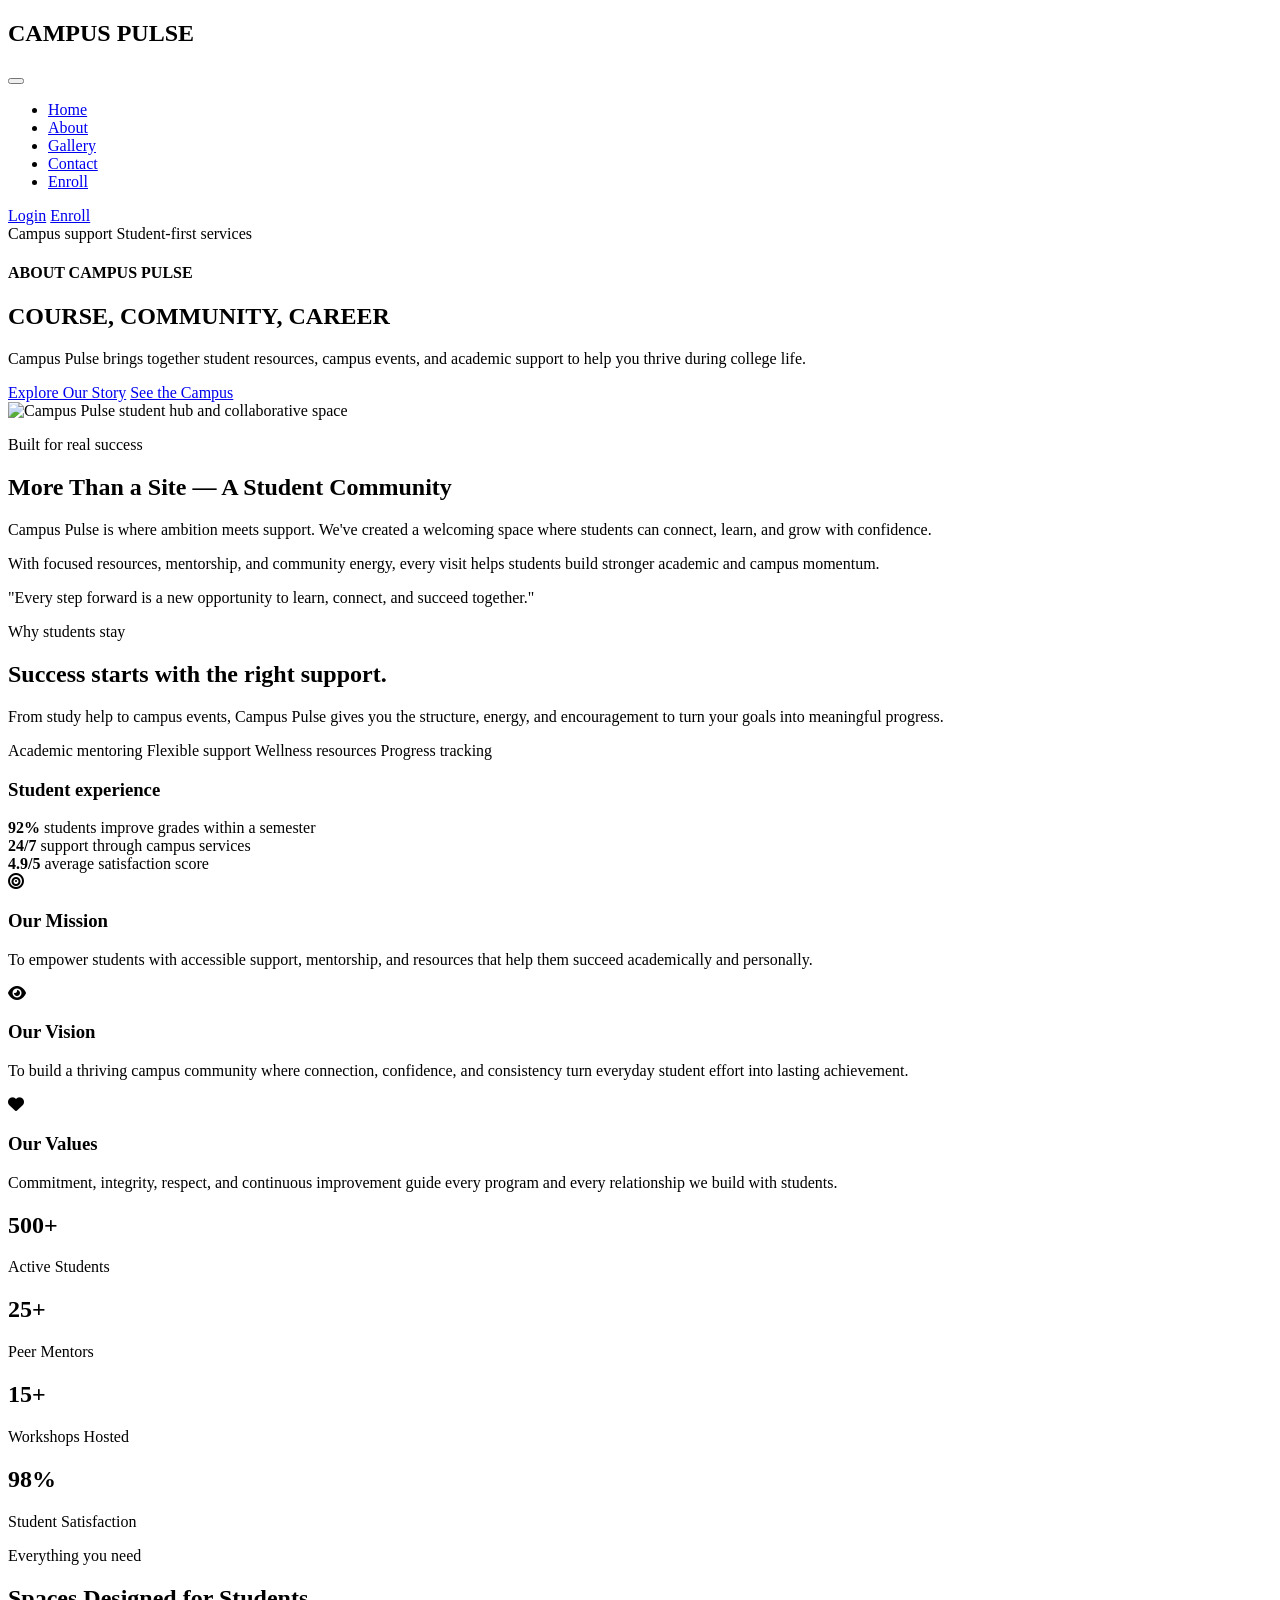
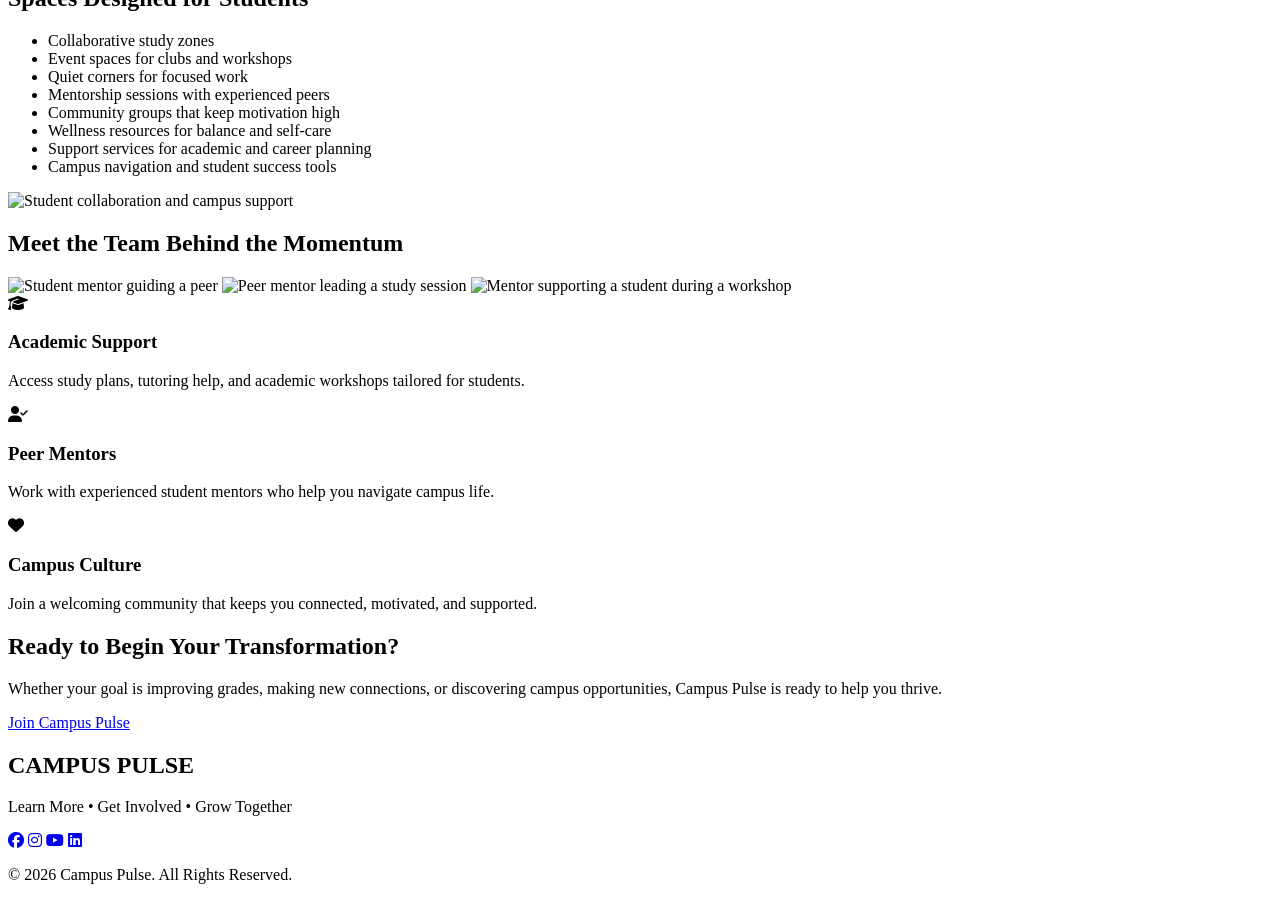
==== about.html @ 33bb352e "Initial Iron Pulse Gym Website" ====
<!DOCTYPE html>
<html lang="en">

<head>
    <meta charset="UTF-8">
    <meta name="viewport" content="width=device-width, initial-scale=1.0">
    <meta name="description" content="About Campus Pulse - student support, campus resources, and a welcoming student community.">
    <title>About | Campus Pulse</title>

    <!-- Google Fonts -->
    <link rel="preconnect" href="https://fonts.googleapis.com">
    <link rel="preconnect" href="https://fonts.gstatic.com" crossorigin>
    <link href="https://fonts.googleapis.com/css2?family=Poppins:wght@300;400;500;600;700;800&display=swap" rel="stylesheet">

    <!-- Font Awesome -->
    <link rel="stylesheet" href="https://cdnjs.cloudflare.com/ajax/libs/font-awesome/6.7.2/css/all.min.css">

    <!-- Shared CSS + page CSS -->
    <link rel="stylesheet" href="../css/main.css">
    <link rel="stylesheet" href="../css/about.css">
</head>

<body>

    <!-- ================= HEADER ================= -->
    <header>

        <div class="logo">
            <h2>CAMPUS <span>PULSE</span></h2>
        </div>

        <button class="menu-toggle" type="button" aria-label="Open navigation menu" aria-expanded="false" aria-controls="primary-nav">
            <span aria-hidden="true"></span>
            <span aria-hidden="true"></span>
            <span aria-hidden="true"></span>
        </button>

        <nav id="primary-nav" aria-label="Primary navigation">
            <ul>
                <li><a href="../index.html">Home</a></li>
                <li><a href="about.html" class="active">About</a></li>
                <li><a href="../Gallary/Gallary.html">Gallery</a></li>
                <li><a href="../index.html#contact">Contact</a></li>
                <li class="mobile-join"><a href="../Signup/Sign up.html">Enroll</a></li>
            </ul>
        </nav>

        <div class="nav-actions" id="headerActions">
            <a href="../Login/Login.html" class="login-btn-outline">Login</a>
            <a href="../Signup/Sign up.html" class="join-btn">Enroll</a>
        </div>

    </header>

    <!-- ================= PAGE CONTENT ================= -->

    <section class="hero about-banner">
        <div class="overlay"></div>
        <div class="hero-content">
            <div class="hero-badges">
                <span>Campus support</span>
                <span>Student-first services</span>
            </div>
            <h4>ABOUT CAMPUS PULSE</h4>
            <h1>COURSE, COMMUNITY, <span>CAREER</span></h1>
            <p>Campus Pulse brings together student resources, campus events, and academic support to help you thrive during college life.</p>
            <div class="hero-actions">
                <a href="#about" class="primary-btn">Explore Our Story</a>
                <a href="../Gallary/Gallary.html" class="secondary-btn">See the Campus</a>
            </div>
        </div>
    </section>

    <section id="about">
        <div class="about-image">
            <img src="../images/about-gym.svg" alt="Campus Pulse student hub and collaborative space" loading="lazy">
        </div>
        <div class="about-content">
            <p class="eyebrow">Built for real success</p>
            <h2>More Than a Site — A Student Community</h2>
            <p>Campus Pulse is where ambition meets support. We've created a welcoming space where students can connect, learn, and grow with confidence.</p>
            <p>With focused resources, mentorship, and community energy, every visit helps students build stronger academic and campus momentum.</p>
            <div class="quote-box">
                <p>"Every step forward is a new opportunity to learn, connect, and succeed together."</p>
            </div>
        </div>
    </section>

    <section class="experience-section">
        <div class="experience-text">
            <p class="eyebrow">Why students stay</p>
            <h2>Success starts with the right support.</h2>
            <p>From study help to campus events, Campus Pulse gives you the structure, energy, and encouragement to turn your goals into meaningful progress.</p>
            <div class="pill-list">
                <span>Academic mentoring</span>
                <span>Flexible support</span>
                <span>Wellness resources</span>
                <span>Progress tracking</span>
            </div>
        </div>
        <div class="experience-card">
            <h3>Student experience</h3>
            <div class="mini-stat">
                <strong>92%</strong>
                <span>students improve grades within a semester</span>
            </div>
            <div class="mini-stat">
                <strong>24/7</strong>
                <span>support through campus services</span>
            </div>
            <div class="mini-stat">
                <strong>4.9/5</strong>
                <span>average satisfaction score</span>
            </div>
        </div>
    </section>

    <section class="features">
        <div class="feature-box">
            <i class="fas fa-bullseye"></i>
            <h3>Our Mission</h3>
            <p>To empower students with accessible support, mentorship, and resources that help them succeed academically and personally.</p>
        </div>
        <div class="feature-box">
            <i class="fas fa-eye"></i>
            <h3>Our Vision</h3>
            <p>To build a thriving campus community where connection, confidence, and consistency turn everyday student effort into lasting achievement.</p>
        </div>
        <div class="feature-box">
            <i class="fas fa-heart"></i>
            <h3>Our Values</h3>
            <p>Commitment, integrity, respect, and continuous improvement guide every program and every relationship we build with students.</p>
        </div>
    </section>

    <section class="statistics">
        <div class="stat">
            <h2>500+</h2>
            <p>Active Students</p>
        </div>
        <div class="stat">
            <h2>25+</h2>
            <p>Peer Mentors</p>
        </div>
        <div class="stat">
            <h2>15+</h2>
            <p>Workshops Hosted</p>
        </div>
        <div class="stat">
            <h2>98%</h2>
            <p>Student Satisfaction</p>
        </div>
    </section>

    <section class="facility-section">
        <div class="about-content">
            <p class="eyebrow">Everything you need</p>
            <h2>Spaces Designed for Students</h2>
            <ul>
                <li>Collaborative study zones</li>
                <li>Event spaces for clubs and workshops</li>
                <li>Quiet corners for focused work</li>
                <li>Mentorship sessions with experienced peers</li>
                <li>Community groups that keep motivation high</li>
                <li>Wellness resources for balance and self-care</li>
                <li>Support services for academic and career planning</li>
                <li>Campus navigation and student success tools</li>
            </ul>
        </div>
        <div class="about-image">
            <img src="../images/gym-equipment.svg" alt="Student collaboration and campus support" loading="lazy">
        </div>
    </section>

    <section id="gallery">
        <h2 class="section-title">Meet the Team Behind the Momentum</h2>
        <div class="gallery">
            <img src="../images/trainer-1.svg" alt="Student mentor guiding a peer" loading="lazy">
            <img src="../images/trainer-2.svg" alt="Peer mentor leading a study session" loading="lazy">
            <img src="../images/trainer-3.svg" alt="Mentor supporting a student during a workshop" loading="lazy">
        </div>
    </section>

    <section class="features">
        <div class="feature-box">
            <i class="fas fa-graduation-cap"></i>
            <h3>Academic Support</h3>
            <p>Access study plans, tutoring help, and academic workshops tailored for students.</p>
        </div>
        <div class="feature-box">
            <i class="fas fa-user-check"></i>
            <h3>Peer Mentors</h3>
            <p>Work with experienced student mentors who help you navigate campus life.</p>
        </div>
        <div class="feature-box">
            <i class="fas fa-heart"></i>
            <h3>Campus Culture</h3>
            <p>Join a welcoming community that keeps you connected, motivated, and supported.</p>
        </div>
    </section>

    <section class="hero">
        <div class="overlay"></div>
        <div class="hero-content">
            <h2>Ready to Begin Your Transformation?</h2>
            <p>Whether your goal is improving grades, making new connections, or discovering campus opportunities, Campus Pulse is ready to help you thrive.</p>
            <a href="../Signup/Sign up.html" class="primary-btn">Join Campus Pulse</a>
        </div>
    </section>

    <!-- ================= FOOTER ================= -->
    <footer>
        <div class="footer-content">
            <h2>CAMPUS <span>PULSE</span></h2>
            <p>Learn More • Get Involved • Grow Together</p>
            <div class="social">
                <a href="#" aria-label="Facebook"><i class="fab fa-facebook"></i></a>
                <a href="#" aria-label="Instagram"><i class="fab fa-instagram"></i></a>
                <a href="#" aria-label="YouTube"><i class="fab fa-youtube"></i></a>
                <a href="#" aria-label="LinkedIn"><i class="fab fa-linkedin"></i></a>
            </div>
            <p>© <span data-year>2026</span> Campus Pulse. All Rights Reserved.</p>
        </div>
    </footer>

    <!-- ONE shared JS file -->
    <script defer src="../js/main.js"></script>
</body>

</html>
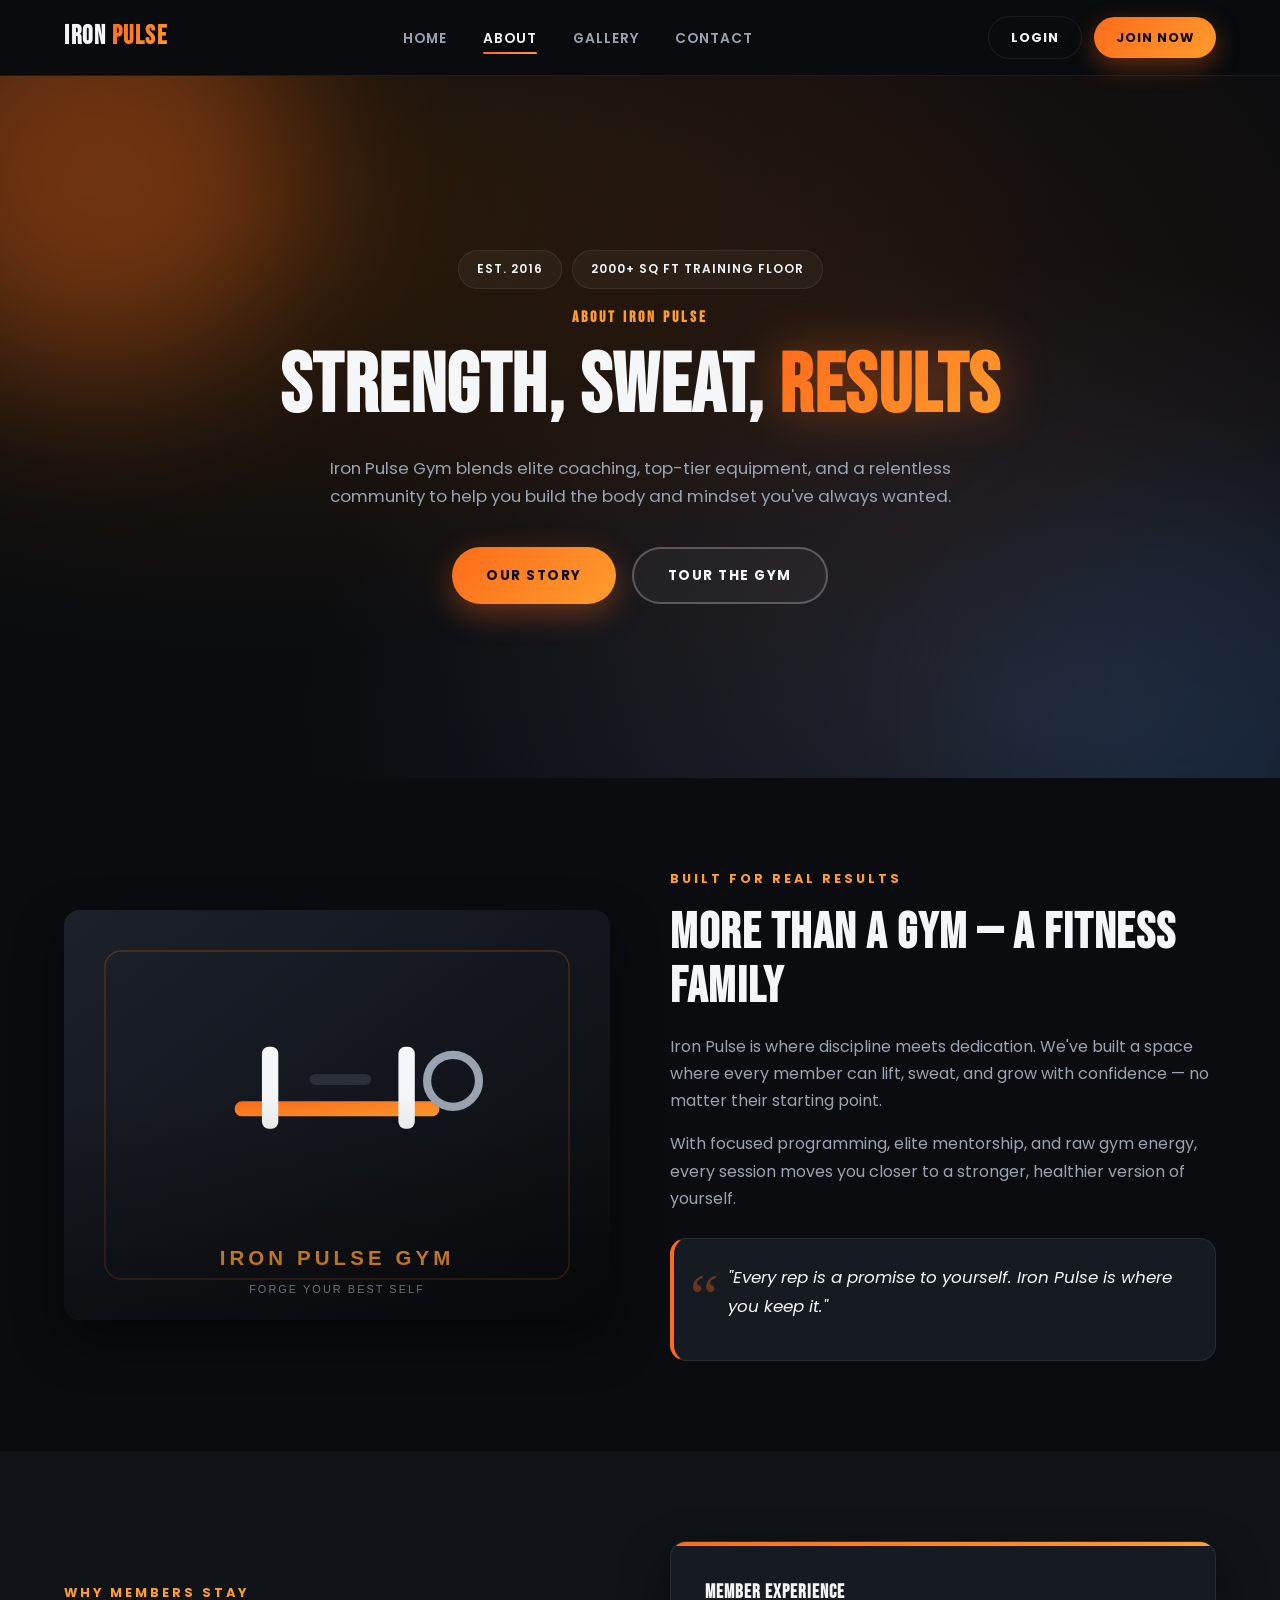
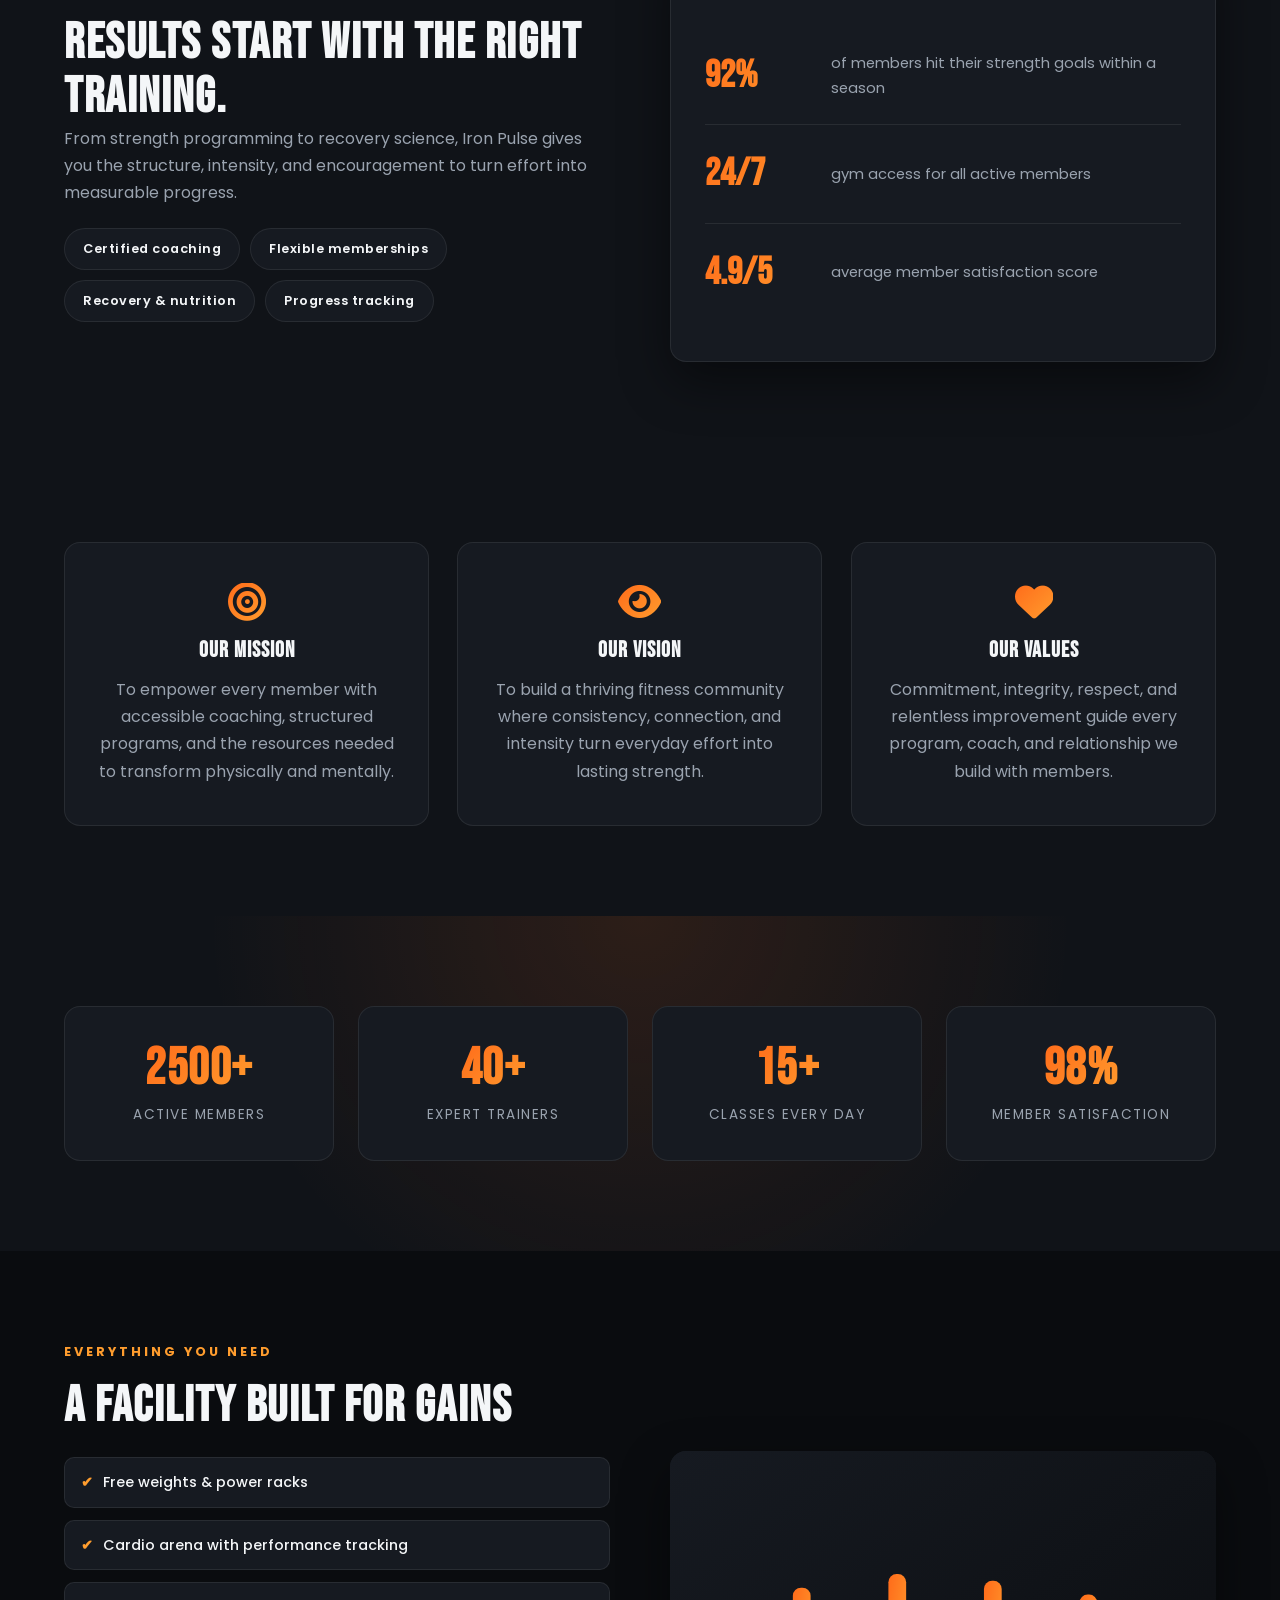
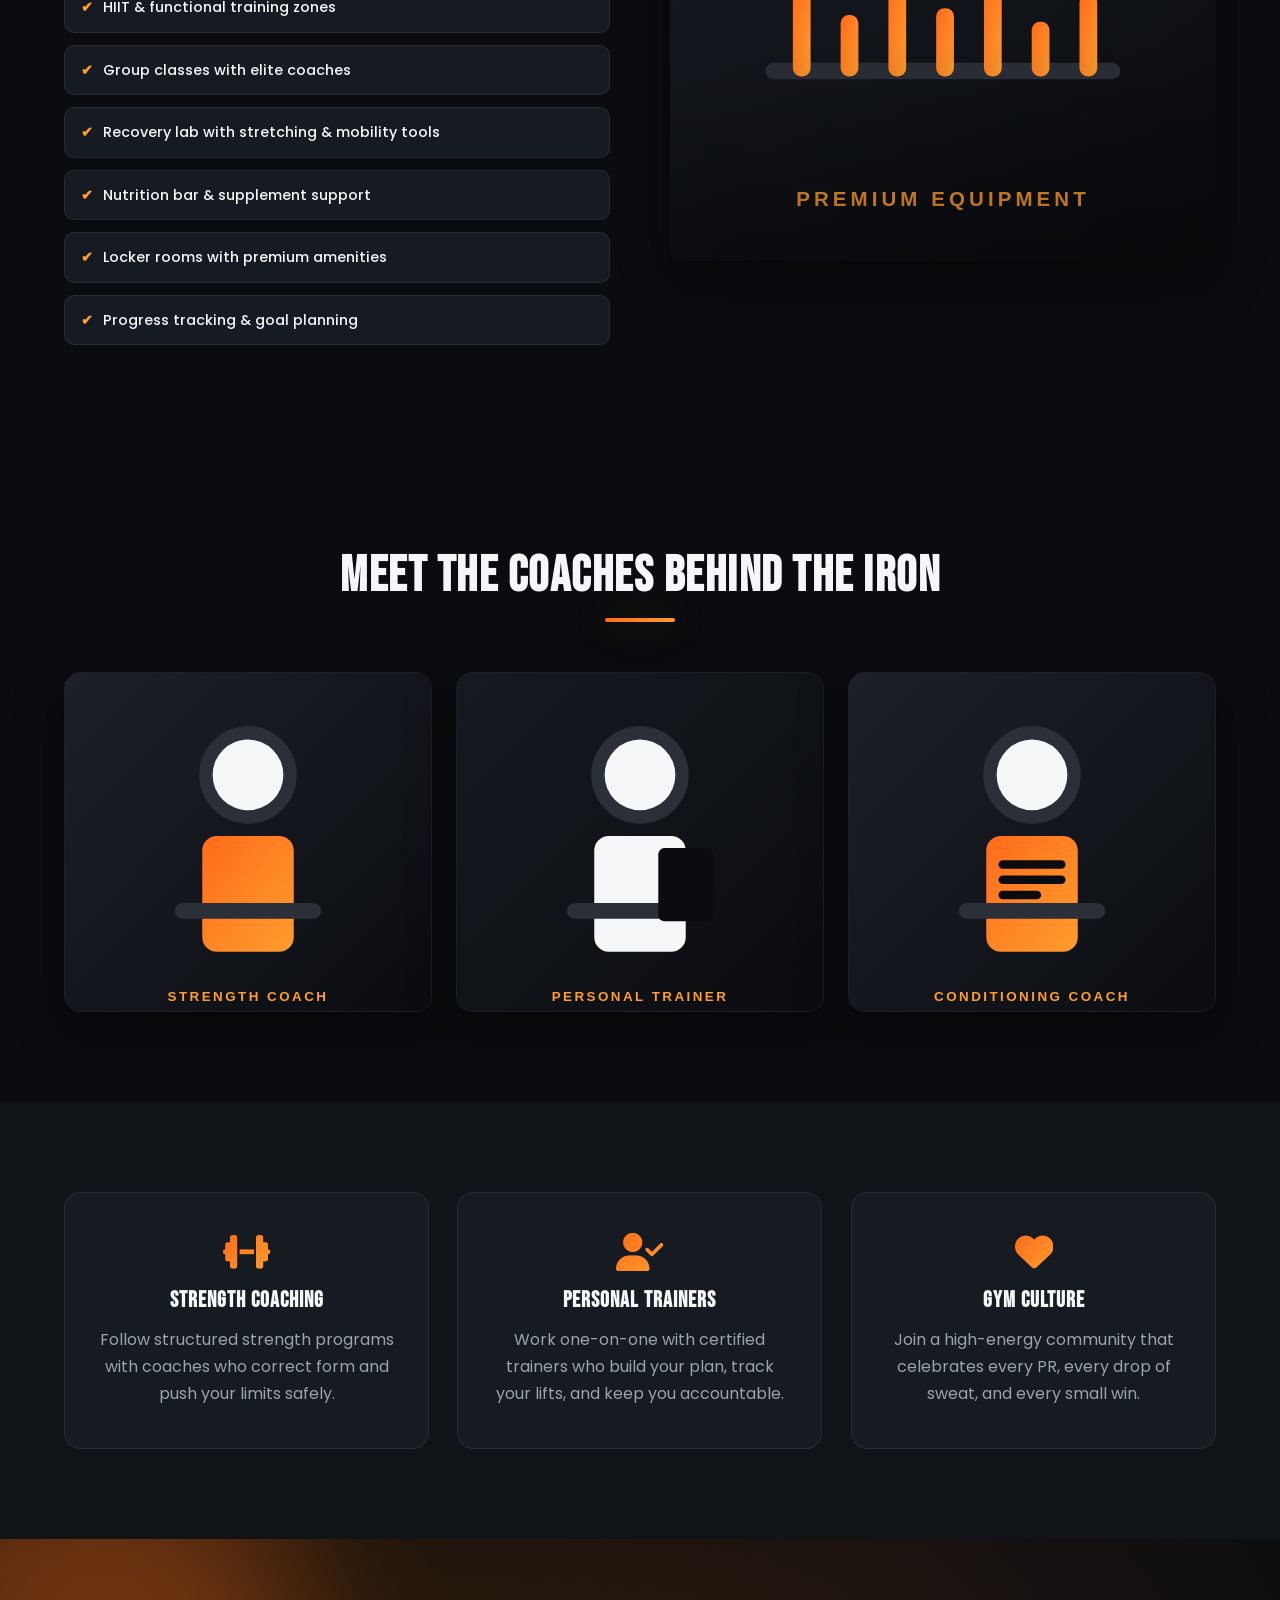
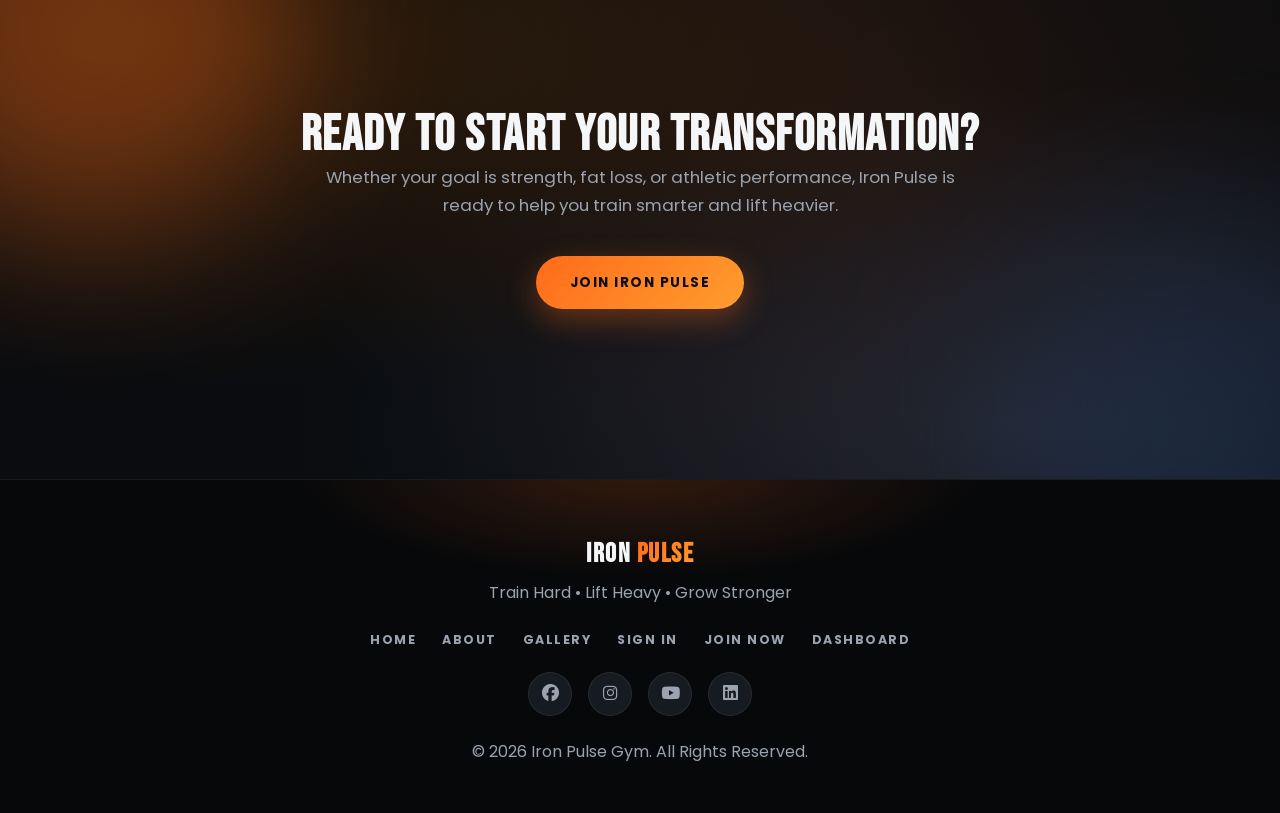
==== commit 8e9d9d3c: "Added Animation page" ====
--- a/about.html
+++ b/about.html
@@ -4,20 +4,20 @@
 <head>
     <meta charset="UTF-8">
     <meta name="viewport" content="width=device-width, initial-scale=1.0">
-    <meta name="description" content="About Campus Pulse - student support, campus resources, and a welcoming student community.">
-    <title>About | Campus Pulse</title>
+    <meta name="description" content="About Iron Pulse Gym - expert trainers, premium equipment, and a community built on strength, discipline, and results.">
+    <title>About | Iron Pulse Gym</title>
 
     <!-- Google Fonts -->
     <link rel="preconnect" href="https://fonts.googleapis.com">
     <link rel="preconnect" href="https://fonts.gstatic.com" crossorigin>
-    <link href="https://fonts.googleapis.com/css2?family=Poppins:wght@300;400;500;600;700;800&display=swap" rel="stylesheet">
+    <link href="https://fonts.googleapis.com/css2?family=Bebas+Neue&family=Poppins:wght@300;400;500;600;700;800&display=swap" rel="stylesheet">
 
     <!-- Font Awesome -->
     <link rel="stylesheet" href="https://cdnjs.cloudflare.com/ajax/libs/font-awesome/6.7.2/css/all.min.css">
 
     <!-- Shared CSS + page CSS -->
-    <link rel="stylesheet" href="../css/main.css">
-    <link rel="stylesheet" href="../css/about.css">
+    <link rel="stylesheet" href="css/main.css">
+    <link rel="stylesheet" href="css/about.css">
 </head>
 
 <body>
@@ -26,7 +26,9 @@
     <header>
 
         <div class="logo">
-            <h2>CAMPUS <span>PULSE</span></h2>
+            <a href="index.html" aria-label="Iron Pulse Gym - Home">
+                <h2>IRON <span>PULSE</span></h2>
+            </a>
         </div>
 
         <button class="menu-toggle" type="button" aria-label="Open navigation menu" aria-expanded="false" aria-controls="primary-nav">
@@ -37,17 +39,17 @@
 
         <nav id="primary-nav" aria-label="Primary navigation">
             <ul>
-                <li><a href="../index.html">Home</a></li>
+                <li><a href="index.html">Home</a></li>
                 <li><a href="about.html" class="active">About</a></li>
-                <li><a href="../Gallary/Gallary.html">Gallery</a></li>
-                <li><a href="../index.html#contact">Contact</a></li>
-                <li class="mobile-join"><a href="../Signup/Sign up.html">Enroll</a></li>
+                <li><a href="Gallary.html">Gallery</a></li>
+                <li><a href="index.html#contact">Contact</a></li>
+                <li class="mobile-join"><a href="Signup.html">Join Now</a></li>
             </ul>
         </nav>
 
         <div class="nav-actions" id="headerActions">
-            <a href="../Login/Login.html" class="login-btn-outline">Login</a>
-            <a href="../Signup/Sign up.html" class="join-btn">Enroll</a>
+            <a href="Login.html" class="login-btn-outline">Login</a>
+            <a href="Signup.html" class="join-btn">Join Now</a>
         </div>
 
     </header>
@@ -58,173 +60,181 @@
         <div class="overlay"></div>
         <div class="hero-content">
             <div class="hero-badges">
-                <span>Campus support</span>
-                <span>Student-first services</span>
-            </div>
-            <h4>ABOUT CAMPUS PULSE</h4>
-            <h1>COURSE, COMMUNITY, <span>CAREER</span></h1>
-            <p>Campus Pulse brings together student resources, campus events, and academic support to help you thrive during college life.</p>
+                <span>Est. 2016</span>
+                <span>2000+ sq ft Training Floor</span>
+            </div>
+            <h4>ABOUT IRON PULSE</h4>
+            <h1>STRENGTH, SWEAT, <span>RESULTS</span></h1>
+            <p>Iron Pulse Gym blends elite coaching, top-tier equipment, and a relentless community to help you build the body and mindset you've always wanted.</p>
             <div class="hero-actions">
-                <a href="#about" class="primary-btn">Explore Our Story</a>
-                <a href="../Gallary/Gallary.html" class="secondary-btn">See the Campus</a>
+                <a href="#about" class="primary-btn">Our Story</a>
+                <a href="Gallary.html" class="secondary-btn">Tour The Gym</a>
             </div>
         </div>
     </section>
 
     <section id="about">
-        <div class="about-image">
-            <img src="../images/about-gym.svg" alt="Campus Pulse student hub and collaborative space" loading="lazy">
-        </div>
-        <div class="about-content">
-            <p class="eyebrow">Built for real success</p>
-            <h2>More Than a Site — A Student Community</h2>
-            <p>Campus Pulse is where ambition meets support. We've created a welcoming space where students can connect, learn, and grow with confidence.</p>
-            <p>With focused resources, mentorship, and community energy, every visit helps students build stronger academic and campus momentum.</p>
+        <div class="about-image reveal">
+            <img src="images/about-gym.svg" alt="Iron Pulse Gym training floor and equipment" loading="lazy">
+        </div>
+        <div class="about-content reveal reveal-delay-1">
+            <p class="eyebrow">Built for real results</p>
+            <h2>More Than a Gym — A Fitness Family</h2>
+            <p>Iron Pulse is where discipline meets dedication. We've built a space where every member can lift, sweat, and grow with confidence — no matter their starting point.</p>
+            <p>With focused programming, elite mentorship, and raw gym energy, every session moves you closer to a stronger, healthier version of yourself.</p>
             <div class="quote-box">
-                <p>"Every step forward is a new opportunity to learn, connect, and succeed together."</p>
+                <p>"Every rep is a promise to yourself. Iron Pulse is where you keep it."</p>
             </div>
         </div>
     </section>
 
     <section class="experience-section">
-        <div class="experience-text">
-            <p class="eyebrow">Why students stay</p>
-            <h2>Success starts with the right support.</h2>
-            <p>From study help to campus events, Campus Pulse gives you the structure, energy, and encouragement to turn your goals into meaningful progress.</p>
+        <div class="experience-text reveal">
+            <p class="eyebrow">Why members stay</p>
+            <h2>Results start with the right training.</h2>
+            <p>From strength programming to recovery science, Iron Pulse gives you the structure, intensity, and encouragement to turn effort into measurable progress.</p>
             <div class="pill-list">
-                <span>Academic mentoring</span>
-                <span>Flexible support</span>
-                <span>Wellness resources</span>
+                <span>Certified coaching</span>
+                <span>Flexible memberships</span>
+                <span>Recovery &amp; nutrition</span>
                 <span>Progress tracking</span>
             </div>
         </div>
-        <div class="experience-card">
-            <h3>Student experience</h3>
+        <div class="experience-card reveal reveal-delay-1">
+            <h3>Member experience</h3>
             <div class="mini-stat">
                 <strong>92%</strong>
-                <span>students improve grades within a semester</span>
+                <span>of members hit their strength goals within a season</span>
             </div>
             <div class="mini-stat">
                 <strong>24/7</strong>
-                <span>support through campus services</span>
+                <span>gym access for all active members</span>
             </div>
             <div class="mini-stat">
                 <strong>4.9/5</strong>
-                <span>average satisfaction score</span>
+                <span>average member satisfaction score</span>
             </div>
         </div>
     </section>
 
     <section class="features">
-        <div class="feature-box">
+        <div class="feature-box reveal">
             <i class="fas fa-bullseye"></i>
             <h3>Our Mission</h3>
-            <p>To empower students with accessible support, mentorship, and resources that help them succeed academically and personally.</p>
-        </div>
-        <div class="feature-box">
+            <p>To empower every member with accessible coaching, structured programs, and the resources needed to transform physically and mentally.</p>
+        </div>
+        <div class="feature-box reveal reveal-delay-1">
             <i class="fas fa-eye"></i>
             <h3>Our Vision</h3>
-            <p>To build a thriving campus community where connection, confidence, and consistency turn everyday student effort into lasting achievement.</p>
-        </div>
-        <div class="feature-box">
+            <p>To build a thriving fitness community where consistency, connection, and intensity turn everyday effort into lasting strength.</p>
+        </div>
+        <div class="feature-box reveal reveal-delay-2">
             <i class="fas fa-heart"></i>
             <h3>Our Values</h3>
-            <p>Commitment, integrity, respect, and continuous improvement guide every program and every relationship we build with students.</p>
+            <p>Commitment, integrity, respect, and relentless improvement guide every program, coach, and relationship we build with members.</p>
         </div>
     </section>
 
     <section class="statistics">
-        <div class="stat">
-            <h2>500+</h2>
-            <p>Active Students</p>
-        </div>
-        <div class="stat">
-            <h2>25+</h2>
-            <p>Peer Mentors</p>
-        </div>
-        <div class="stat">
+        <div class="stat reveal">
+            <h2>2500+</h2>
+            <p>Active Members</p>
+        </div>
+        <div class="stat reveal reveal-delay-1">
+            <h2>40+</h2>
+            <p>Expert Trainers</p>
+        </div>
+        <div class="stat reveal reveal-delay-2">
             <h2>15+</h2>
-            <p>Workshops Hosted</p>
-        </div>
-        <div class="stat">
+            <p>Classes Every Day</p>
+        </div>
+        <div class="stat reveal reveal-delay-3">
             <h2>98%</h2>
-            <p>Student Satisfaction</p>
+            <p>Member Satisfaction</p>
         </div>
     </section>
 
     <section class="facility-section">
-        <div class="about-content">
+        <div class="about-content reveal">
             <p class="eyebrow">Everything you need</p>
-            <h2>Spaces Designed for Students</h2>
+            <h2>A Facility Built For Gains</h2>
             <ul>
-                <li>Collaborative study zones</li>
-                <li>Event spaces for clubs and workshops</li>
-                <li>Quiet corners for focused work</li>
-                <li>Mentorship sessions with experienced peers</li>
-                <li>Community groups that keep motivation high</li>
-                <li>Wellness resources for balance and self-care</li>
-                <li>Support services for academic and career planning</li>
-                <li>Campus navigation and student success tools</li>
+                <li>Free weights &amp; power racks</li>
+                <li>Cardio arena with performance tracking</li>
+                <li>HIIT &amp; functional training zones</li>
+                <li>Group classes with elite coaches</li>
+                <li>Recovery lab with stretching &amp; mobility tools</li>
+                <li>Nutrition bar &amp; supplement support</li>
+                <li>Locker rooms with premium amenities</li>
+                <li>Progress tracking &amp; goal planning</li>
             </ul>
         </div>
-        <div class="about-image">
-            <img src="../images/gym-equipment.svg" alt="Student collaboration and campus support" loading="lazy">
+        <div class="about-image reveal reveal-delay-1">
+            <img src="images/gym-equipment.svg" alt="Premium gym equipment at Iron Pulse" loading="lazy">
         </div>
     </section>
 
     <section id="gallery">
-        <h2 class="section-title">Meet the Team Behind the Momentum</h2>
-        <div class="gallery">
-            <img src="../images/trainer-1.svg" alt="Student mentor guiding a peer" loading="lazy">
-            <img src="../images/trainer-2.svg" alt="Peer mentor leading a study session" loading="lazy">
-            <img src="../images/trainer-3.svg" alt="Mentor supporting a student during a workshop" loading="lazy">
+        <h2 class="section-title reveal">Meet The Coaches Behind The Iron</h2>
+        <div class="gallery reveal">
+            <img src="images/trainer-1.svg" alt="Iron Pulse strength coach guiding a member" loading="lazy">
+            <img src="images/trainer-2.svg" alt="Personal trainer leading a deadlift session" loading="lazy">
+            <img src="images/trainer-3.svg" alt="Coach supporting a member during conditioning" loading="lazy">
         </div>
     </section>
 
     <section class="features">
-        <div class="feature-box">
-            <i class="fas fa-graduation-cap"></i>
-            <h3>Academic Support</h3>
-            <p>Access study plans, tutoring help, and academic workshops tailored for students.</p>
-        </div>
-        <div class="feature-box">
+        <div class="feature-box reveal">
+            <i class="fas fa-dumbbell"></i>
+            <h3>Strength Coaching</h3>
+            <p>Follow structured strength programs with coaches who correct form and push your limits safely.</p>
+        </div>
+        <div class="feature-box reveal reveal-delay-1">
             <i class="fas fa-user-check"></i>
-            <h3>Peer Mentors</h3>
-            <p>Work with experienced student mentors who help you navigate campus life.</p>
-        </div>
-        <div class="feature-box">
+            <h3>Personal Trainers</h3>
+            <p>Work one-on-one with certified trainers who build your plan, track your lifts, and keep you accountable.</p>
+        </div>
+        <div class="feature-box reveal reveal-delay-2">
             <i class="fas fa-heart"></i>
-            <h3>Campus Culture</h3>
-            <p>Join a welcoming community that keeps you connected, motivated, and supported.</p>
+            <h3>Gym Culture</h3>
+            <p>Join a high-energy community that celebrates every PR, every drop of sweat, and every small win.</p>
         </div>
     </section>
 
     <section class="hero">
         <div class="overlay"></div>
         <div class="hero-content">
-            <h2>Ready to Begin Your Transformation?</h2>
-            <p>Whether your goal is improving grades, making new connections, or discovering campus opportunities, Campus Pulse is ready to help you thrive.</p>
-            <a href="../Signup/Sign up.html" class="primary-btn">Join Campus Pulse</a>
+            <h2>Ready To Start Your Transformation?</h2>
+            <p>Whether your goal is strength, fat loss, or athletic performance, Iron Pulse is ready to help you train smarter and lift heavier.</p>
+            <a href="Signup.html" class="primary-btn">Join Iron Pulse</a>
         </div>
     </section>
 
     <!-- ================= FOOTER ================= -->
     <footer>
         <div class="footer-content">
-            <h2>CAMPUS <span>PULSE</span></h2>
-            <p>Learn More • Get Involved • Grow Together</p>
+            <h2>IRON <span>PULSE</span></h2>
+            <p>Train Hard • Lift Heavy • Grow Stronger</p>
+            <div class="footer-links">
+                <a href="index.html">Home</a>
+                <a href="about.html">About</a>
+                <a href="Gallary.html">Gallery</a>
+                <a href="Login.html">Sign In</a>
+                <a href="Signup.html">Join Now</a>
+                <a href="Member.html">Dashboard</a>
+            </div>
             <div class="social">
                 <a href="#" aria-label="Facebook"><i class="fab fa-facebook"></i></a>
                 <a href="#" aria-label="Instagram"><i class="fab fa-instagram"></i></a>
                 <a href="#" aria-label="YouTube"><i class="fab fa-youtube"></i></a>
                 <a href="#" aria-label="LinkedIn"><i class="fab fa-linkedin"></i></a>
             </div>
-            <p>© <span data-year>2026</span> Campus Pulse. All Rights Reserved.</p>
+            <p>© <span data-year>2026</span> Iron Pulse Gym. All Rights Reserved.</p>
         </div>
     </footer>
 
-    <!-- ONE shared JS file -->
-    <script defer src="../js/main.js"></script>
+    <!-- Shared JS -->
+    <script defer src="js/main.js"></script>
 </body>
 
 </html>
--- a/css/main.css
+++ b/css/main.css
@@ -0,0 +1,1011 @@
+/* =========================================================
+   IRON PULSE GYM — main.css (shared design system)
+   ========================================================= */
+
+:root {
+  /* ---- Iron Pulse Gym palette ---- */
+  --bg: #0a0c0f;
+  --bg-alt: #101318;
+  --surface: #161a21;
+  --surface-2: #1c212a;
+  --primary: #ff6b1a;
+  --primary-2: #ff9d2e;
+  --accent: #ffd166;
+  --danger: #ff3b3b;
+  --success: #2ee59d;
+  --text: #f4f6f8;
+  --text-muted: #9aa3af;
+  --border: rgba(255, 255, 255, 0.08);
+  --header-h: 76px;
+  --radius: 16px;
+  --radius-sm: 10px;
+  --shadow: 0 20px 50px rgba(0, 0, 0, 0.45);
+  --shadow-glow: 0 0 40px rgba(255, 107, 26, 0.35);
+  --grad: linear-gradient(135deg, #ff6b1a 0%, #ff9d2e 100%);
+  --grad-dark: linear-gradient(135deg, #1a1e26 0%, #0a0c0f 100%);
+  --transition: 0.35s cubic-bezier(0.22, 1, 0.36, 1);
+}
+
+/* ---------- Reset ---------- */
+*,
+*::before,
+*::after {
+  margin: 0;
+  padding: 0;
+  box-sizing: border-box;
+}
+
+html {
+  scroll-behavior: smooth;
+  scroll-padding-top: calc(var(--header-h) + 20px);
+}
+
+body {
+  font-family: "Poppins", sans-serif;
+  background: var(--bg);
+  color: var(--text);
+  line-height: 1.7;
+  overflow-x: hidden;
+  -webkit-font-smoothing: antialiased;
+}
+
+img {
+  max-width: 100%;
+  display: block;
+}
+
+a {
+  text-decoration: none;
+  color: inherit;
+}
+
+ul {
+  list-style: none;
+}
+
+button {
+  font-family: inherit;
+  cursor: pointer;
+  border: none;
+  background: none;
+  color: inherit;
+}
+
+/* ---------- Typography ---------- */
+h1, h2, h3, h4 {
+  font-family: "Bebas Neue", "Poppins", sans-serif;
+  letter-spacing: 1.5px;
+  line-height: 1.1;
+  text-transform: uppercase;
+}
+
+h1 { font-size: clamp(2.6rem, 7vw, 5.2rem); }
+h2 { font-size: clamp(2rem, 4.5vw, 3.1rem); }
+h3 { font-size: 1.4rem; letter-spacing: 1px; }
+h4 { font-size: 1rem; letter-spacing: 3px; }
+
+p { color: var(--text-muted); }
+
+section {
+  padding: 90px 5%;
+  position: relative;
+}
+
+.section-title {
+  text-align: center;
+  margin-bottom: 50px;
+  position: relative;
+  display: block;
+}
+
+.section-title::after {
+  content: "";
+  display: block;
+  width: 70px;
+  height: 4px;
+  margin: 14px auto 0;
+  border-radius: 4px;
+  background: var(--grad);
+  box-shadow: var(--shadow-glow);
+}
+
+/* ---------- Scrollbar ---------- */
+::-webkit-scrollbar {
+  width: 10px;
+}
+::-webkit-scrollbar-track {
+  background: var(--bg);
+}
+::-webkit-scrollbar-thumb {
+  background: linear-gradient(var(--primary), var(--primary-2));
+  border-radius: 8px;
+}
+
+/* =========================================================
+   HEADER
+   ========================================================= */
+header {
+  position: sticky;
+  top: 0;
+  z-index: 1000;
+  height: var(--header-h);
+  display: flex;
+  align-items: center;
+  justify-content: space-between;
+  gap: 20px;
+  padding: 0 5%;
+  background: rgba(10, 12, 15, 0.72);
+  backdrop-filter: blur(16px);
+  -webkit-backdrop-filter: blur(16px);
+  border-bottom: 1px solid var(--border);
+  transition: box-shadow 0.4s ease, background 0.4s ease;
+}
+
+header.scrolled {
+  background: rgba(10, 12, 15, 0.94);
+  box-shadow: 0 10px 40px rgba(0, 0, 0, 0.55);
+}
+
+.logo a {
+  display: inline-block;
+  color: inherit;
+}
+
+.logo h2 {
+  font-size: 1.6rem;
+  color: var(--text);
+  cursor: pointer;
+}
+
+.logo span {
+  background: var(--grad);
+  -webkit-background-clip: text;
+  background-clip: text;
+  -webkit-text-fill-color: transparent;
+}
+
+.logo h2:hover span {
+  filter: drop-shadow(0 0 10px rgba(255, 107, 26, 0.7));
+}
+
+/* ---- Nav links ---- */
+nav ul {
+  display: flex;
+  gap: 8px;
+}
+
+nav ul li a {
+  position: relative;
+  padding: 8px 14px;
+  font-size: 0.86rem;
+  font-weight: 600;
+  letter-spacing: 1px;
+  color: var(--text-muted);
+  text-transform: uppercase;
+  transition: color 0.3s ease;
+}
+
+nav ul li a::after {
+  content: "";
+  position: absolute;
+  left: 14px;
+  right: 14px;
+  bottom: 2px;
+  height: 2px;
+  border-radius: 2px;
+  background: var(--grad);
+  transform: scaleX(0);
+  transform-origin: left;
+  transition: transform 0.35s cubic-bezier(0.22, 1, 0.36, 1);
+}
+
+nav ul li a:hover,
+nav ul li a.active {
+  color: var(--text);
+}
+
+nav ul li a:hover::after,
+nav ul li a.active::after {
+  transform: scaleX(1);
+}
+
+/* ---- Nav actions ---- */
+.nav-actions {
+  display: flex;
+  align-items: center;
+  gap: 12px;
+}
+
+.login-btn-outline,
+.join-btn {
+  padding: 10px 22px;
+  border-radius: 50px;
+  font-size: 0.8rem;
+  font-weight: 700;
+  letter-spacing: 1px;
+  text-transform: uppercase;
+  transition: transform 0.3s ease, box-shadow 0.3s ease;
+}
+
+.login-btn-outline {
+  border: 1px solid var(--border);
+  color: var(--text);
+}
+
+.login-btn-outline:hover {
+  border-color: var(--primary);
+  color: var(--primary-2);
+  transform: translateY(-2px);
+}
+
+.join-btn {
+  background: var(--grad);
+  color: #0b0d10;
+  box-shadow: 0 8px 24px rgba(255, 107, 26, 0.35);
+}
+
+.join-btn:hover {
+  transform: translateY(-2px) scale(1.04);
+  box-shadow: 0 12px 34px rgba(255, 107, 26, 0.5);
+}
+
+/* ---- Menu toggle (mobile) ---- */
+.menu-toggle {
+  display: none;
+  flex-direction: column;
+  gap: 5px;
+  padding: 10px;
+  z-index: 1100;
+}
+
+.menu-toggle span {
+  width: 26px;
+  height: 3px;
+  border-radius: 3px;
+  background: var(--text);
+  transition: transform 0.35s ease, opacity 0.35s ease;
+}
+
+.menu-toggle.active span:nth-child(1) {
+  transform: translateY(8px) rotate(45deg);
+}
+.menu-toggle.active span:nth-child(2) {
+  opacity: 0;
+}
+.menu-toggle.active span:nth-child(3) {
+  transform: translateY(-8px) rotate(-45deg);
+}
+
+.mobile-join {
+  display: none;
+}
+
+/* =========================================================
+   BUTTONS
+   ========================================================= */
+.primary-btn,
+.secondary-btn {
+  display: inline-flex;
+  align-items: center;
+  justify-content: center;
+  gap: 10px;
+  padding: 15px 34px;
+  border-radius: 50px;
+  font-size: 0.85rem;
+  font-weight: 700;
+  letter-spacing: 1.5px;
+  text-transform: uppercase;
+  transition: transform 0.3s ease, box-shadow 0.3s ease, background 0.3s ease, color 0.3s ease;
+}
+
+.primary-btn {
+  background: var(--grad);
+  color: #0b0d10;
+  box-shadow: 0 10px 30px rgba(255, 107, 26, 0.35);
+}
+
+.primary-btn:hover {
+  transform: translateY(-3px) scale(1.03);
+  box-shadow: 0 16px 44px rgba(255, 107, 26, 0.55);
+}
+
+.secondary-btn {
+  border: 2px solid rgba(255, 255, 255, 0.25);
+  color: var(--text);
+  background: rgba(255, 255, 255, 0.04);
+}
+
+.secondary-btn:hover {
+  border-color: var(--primary);
+  color: var(--primary-2);
+  transform: translateY(-3px);
+  box-shadow: 0 12px 30px rgba(255, 107, 26, 0.25);
+}
+
+/* =========================================================
+   HERO
+   ========================================================= */
+.hero {
+  min-height: 92vh;
+  display: flex;
+  align-items: center;
+  justify-content: center;
+  text-align: center;
+  background: radial-gradient(ellipse at 20% 20%, #2a1a0a 0%, transparent 55%),
+              radial-gradient(ellipse at 80% 90%, #1a2230 0%, transparent 50%),
+              var(--bg);
+  overflow: hidden;
+  padding: 120px 5%;
+}
+
+.hero .overlay {
+  position: absolute;
+  inset: 0;
+  background: radial-gradient(circle at 70% 40%, rgba(255, 107, 26, 0.08), transparent 60%);
+}
+
+.hero-content {
+  position: relative;
+  z-index: 2;
+  max-width: 900px;
+}
+
+.hero-content h4 {
+  color: var(--primary-2);
+  margin-bottom: 16px;
+  animation: fadeInDown 0.9s ease both;
+}
+
+.hero-content h1 {
+  color: var(--text);
+  margin-bottom: 20px;
+  animation: fadeInUp 0.9s 0.15s ease both;
+}
+
+.hero-content h1 span {
+  background: var(--grad);
+  -webkit-background-clip: text;
+  background-clip: text;
+  -webkit-text-fill-color: transparent;
+  filter: drop-shadow(0 0 24px rgba(255, 107, 26, 0.4));
+}
+
+.hero-content p {
+  max-width: 640px;
+  margin: 0 auto 36px;
+  font-size: 1.05rem;
+  animation: fadeInUp 0.9s 0.3s ease both;
+}
+
+.hero-buttons {
+  display: flex;
+  justify-content: center;
+  flex-wrap: wrap;
+  gap: 16px;
+  animation: fadeInUp 0.9s 0.45s ease both;
+}
+
+/* Floating decorative shapes */
+.hero::before,
+.hero::after {
+  content: "";
+  position: absolute;
+  width: 420px;
+  height: 420px;
+  border-radius: 50%;
+  filter: blur(80px);
+  opacity: 0.35;
+  animation: floatShape 12s ease-in-out infinite;
+  z-index: 0;
+}
+
+.hero::before {
+  background: var(--primary);
+  top: -120px;
+  left: -120px;
+}
+
+.hero::after {
+  background: #1f3a5f;
+  bottom: -160px;
+  right: -120px;
+  animation-delay: 5s;
+}
+
+.hero-status {
+  margin-bottom: 18px;
+}
+
+.hero-badges {
+  display: flex;
+  justify-content: center;
+  flex-wrap: wrap;
+  gap: 10px;
+  margin-bottom: 20px;
+}
+
+.hero-badges span {
+  padding: 8px 18px;
+  border-radius: 50px;
+  font-size: 0.75rem;
+  font-weight: 600;
+  letter-spacing: 1px;
+  text-transform: uppercase;
+  border: 1px solid var(--border);
+  background: rgba(255, 255, 255, 0.04);
+  animation: fadeInUp 0.9s 0.1s ease both;
+}
+
+/* =========================================================
+   FEATURES
+   ========================================================= */
+.features {
+  display: grid;
+  grid-template-columns: repeat(3, 1fr);
+  gap: 28px;
+  background: var(--bg-alt);
+}
+
+.feature-box {
+  position: relative;
+  background: var(--surface);
+  border: 1px solid var(--border);
+  border-radius: var(--radius);
+  padding: 40px 32px;
+  text-align: center;
+  overflow: hidden;
+  transition: transform 0.45s cubic-bezier(0.22, 1, 0.36, 1), box-shadow 0.45s ease, border-color 0.4s ease;
+}
+
+.feature-box::before {
+  content: "";
+  position: absolute;
+  inset: 0;
+  background: radial-gradient(circle at 50% 0%, rgba(255, 107, 26, 0.16), transparent 65%);
+  opacity: 0;
+  transition: opacity 0.45s ease;
+}
+
+.feature-box:hover {
+  transform: translateY(-12px);
+  border-color: rgba(255, 107, 26, 0.4);
+  box-shadow: var(--shadow), 0 0 40px rgba(255, 107, 26, 0.12);
+}
+
+.feature-box:hover::before {
+  opacity: 1;
+}
+
+.feature-box i {
+  font-size: 2.4rem;
+  background: var(--grad);
+  -webkit-background-clip: text;
+  background-clip: text;
+  -webkit-text-fill-color: transparent;
+  margin-bottom: 18px;
+  display: inline-block;
+  transition: transform 0.45s ease;
+}
+
+.feature-box:hover i {
+  transform: scale(1.25) rotate(-8deg);
+}
+
+.feature-box h3 {
+  margin-bottom: 12px;
+}
+
+/* =========================================================
+   ABOUT SPLIT
+   ========================================================= */
+#about {
+  display: grid;
+  grid-template-columns: 1fr 1fr;
+  gap: 60px;
+  align-items: center;
+}
+
+.about-image {
+  position: relative;
+  border-radius: var(--radius);
+  overflow: hidden;
+  min-height: 340px;
+  background: var(--surface);
+  box-shadow: var(--shadow);
+}
+
+.about-image img {
+  width: 100%;
+  height: 100%;
+  object-fit: cover;
+  transition: transform 0.6s ease;
+}
+
+.about-image:hover img {
+  transform: scale(1.06);
+}
+
+.about-image::after {
+  content: "";
+  position: absolute;
+  inset: 0;
+  background: linear-gradient(to top, rgba(0, 0, 0, 0.35), transparent 55%);
+}
+
+.about-content h2 {
+  margin-bottom: 18px;
+}
+
+.about-content p {
+  margin-bottom: 16px;
+}
+
+.about-content ul {
+  margin: 24px 0;
+  display: grid;
+  grid-template-columns: repeat(2, 1fr);
+  gap: 12px;
+}
+
+.about-content ul li {
+  display: flex;
+  align-items: center;
+  gap: 10px;
+  padding: 12px 16px;
+  border-radius: var(--radius-sm);
+  background: var(--surface);
+  border: 1px solid var(--border);
+  font-size: 0.9rem;
+  font-weight: 500;
+  transition: transform 0.3s ease, border-color 0.3s ease;
+}
+
+.about-content ul li::before {
+  content: "✔";
+  color: var(--primary-2);
+  font-weight: 800;
+}
+
+.about-content ul li:hover {
+  transform: translateX(6px);
+  border-color: rgba(255, 107, 26, 0.45);
+}
+
+.eyebrow {
+  font-size: 0.8rem;
+  font-weight: 700;
+  letter-spacing: 3px;
+  text-transform: uppercase;
+  color: var(--primary-2);
+  margin-bottom: 12px;
+}
+
+/* =========================================================
+   STATISTICS
+   ========================================================= */
+.statistics {
+  display: grid;
+  grid-template-columns: repeat(4, 1fr);
+  gap: 24px;
+  background:
+    radial-gradient(circle at 50% 0%, rgba(255, 107, 26, 0.12), transparent 60%),
+    var(--bg-alt);
+}
+
+.stat {
+  text-align: center;
+  padding: 34px 20px;
+  border: 1px solid var(--border);
+  border-radius: var(--radius);
+  background: var(--surface);
+  transition: transform 0.4s ease, box-shadow 0.4s ease;
+}
+
+.stat:hover {
+  transform: translateY(-8px);
+  box-shadow: var(--shadow), 0 0 34px rgba(255, 107, 26, 0.15);
+}
+
+.stat-number,
+.stat h2 {
+  font-family: "Bebas Neue", sans-serif;
+  font-size: 3.2rem;
+  background: var(--grad);
+  -webkit-background-clip: text;
+  background-clip: text;
+  -webkit-text-fill-color: transparent;
+  display: inline-block;
+}
+
+.stat p {
+  margin-top: 6px;
+  font-size: 0.85rem;
+  text-transform: uppercase;
+  letter-spacing: 1.5px;
+}
+
+/* =========================================================
+   GALLERY CARDS (home)
+   ========================================================= */
+.gallery {
+  display: grid;
+  grid-template-columns: repeat(3, 1fr);
+  gap: 22px;
+}
+
+.gallery-card {
+  position: relative;
+  border-radius: var(--radius);
+  min-height: 260px;
+  background: var(--surface);
+  background-size: cover;
+  background-position: center;
+  overflow: hidden;
+  cursor: pointer;
+  box-shadow: var(--shadow);
+  transition: transform 0.45s cubic-bezier(0.22, 1, 0.36, 1), box-shadow 0.45s ease;
+}
+
+.gallery-card::before {
+  content: "";
+  position: absolute;
+  inset: 0;
+  background: linear-gradient(to top, rgba(0, 0, 0, 0.72), transparent 60%);
+  opacity: 0.8;
+  transition: opacity 0.4s ease;
+}
+
+.gallery-card::after {
+  content: "+";
+  position: absolute;
+  top: 50%;
+  left: 50%;
+  transform: translate(-50%, -50%) scale(0);
+  font-size: 3rem;
+  font-weight: 300;
+  color: #fff;
+  background: rgba(255, 107, 26, 0.85);
+  width: 62px;
+  height: 62px;
+  border-radius: 50%;
+  display: flex;
+  align-items: center;
+  justify-content: center;
+  transition: transform 0.4s cubic-bezier(0.22, 1, 0.36, 1);
+  z-index: 2;
+}
+
+.gallery-card:hover {
+  transform: translateY(-10px) scale(1.02);
+  box-shadow: var(--shadow), 0 0 40px rgba(255, 107, 26, 0.2);
+}
+
+.gallery-card:hover::after {
+  transform: translate(-50%, -50%) scale(1);
+}
+
+.gallery-card .gallery-label {
+  position: absolute;
+  left: 20px;
+  bottom: 20px;
+  z-index: 2;
+  display: flex;
+  align-items: center;
+  gap: 10px;
+  font-weight: 700;
+  font-size: 1.02rem;
+  text-transform: uppercase;
+  letter-spacing: 1px;
+  color: #fff;
+}
+
+.gallery-label i {
+  color: var(--primary-2);
+  font-size: 1.15rem;
+}
+
+/* Home gallery card backgrounds */
+.card-1 { background-image: url("../images/gallery-workout-zone.svg"); }
+.card-2 { background-image: url("../images/gallery-strength-area.svg"); }
+.card-3 { background-image: url("../images/gallery-cardio-section.svg"); }
+.card-4 { background-image: url("../images/gallery-professional-trainers.svg"); }
+.card-5 { background-image: url("../images/gallery-personal-training.svg"); }
+.card-6 { background-image: url("../images/gallery-free-weights.svg"); }
+
+/* Home about image background */
+#about > .about-image {
+  background-image: url("../images/about-gym.svg");
+  background-size: cover;
+  background-position: center;
+}
+
+/* =========================================================
+   CONTACT
+   ========================================================= */
+#contact {
+  text-align: center;
+  background: var(--bg-alt);
+}
+
+#contact p {
+  font-size: 1.05rem;
+  margin: 10px 0;
+}
+
+#contact p strong {
+  color: var(--primary-2);
+}
+
+/* =========================================================
+   FOOTER
+   ========================================================= */
+footer {
+  background: #07080a;
+  border-top: 1px solid var(--border);
+  padding: 60px 5% 40px;
+  text-align: center;
+  position: relative;
+  overflow: hidden;
+}
+
+footer::before {
+  content: "";
+  position: absolute;
+  top: -120px;
+  left: 50%;
+  transform: translateX(-50%);
+  width: 700px;
+  height: 220px;
+  background: radial-gradient(ellipse, rgba(255, 107, 26, 0.18), transparent 70%);
+  pointer-events: none;
+}
+
+.footer-content {
+  position: relative;
+}
+
+.footer-content h2 {
+  font-size: 1.7rem;
+  margin-bottom: 10px;
+}
+
+.footer-content h2 span {
+  background: var(--grad);
+  -webkit-background-clip: text;
+  background-clip: text;
+  -webkit-text-fill-color: transparent;
+}
+
+.footer-content p {
+  margin: 8px 0;
+}
+
+.footer-links {
+  display: flex;
+  justify-content: center;
+  flex-wrap: wrap;
+  gap: 10px 26px;
+  margin: 22px 0 6px;
+}
+
+.footer-links a {
+  font-size: 0.78rem;
+  font-weight: 700;
+  letter-spacing: 1.5px;
+  text-transform: uppercase;
+  color: var(--text-muted);
+  transition: color 0.3s ease, transform 0.3s ease;
+}
+
+.footer-links a:hover {
+  color: var(--primary-2);
+  transform: translateY(-2px);
+}
+
+.social {
+  display: flex;
+  justify-content: center;
+  gap: 16px;
+  margin: 22px 0;
+}
+
+.social a {
+  width: 44px;
+  height: 44px;
+  border-radius: 50%;
+  display: flex;
+  align-items: center;
+  justify-content: center;
+  background: var(--surface);
+  border: 1px solid var(--border);
+  color: var(--text-muted);
+  font-size: 1.05rem;
+  transition: transform 0.35s ease, background 0.35s ease, color 0.35s ease, box-shadow 0.35s ease;
+}
+
+.social a:hover {
+  transform: translateY(-6px) rotate(8deg);
+  background: var(--grad);
+  color: #0b0d10;
+  box-shadow: 0 10px 26px rgba(255, 107, 26, 0.4);
+}
+
+/* =========================================================
+   SCROLL REVEAL ANIMATIONS
+   ========================================================= */
+.reveal {
+  opacity: 0;
+  transform: translateY(40px);
+  transition: opacity 0.8s cubic-bezier(0.22, 1, 0.36, 1), transform 0.8s cubic-bezier(0.22, 1, 0.36, 1);
+  will-change: opacity, transform;
+}
+
+.reveal.visible {
+  opacity: 1;
+  transform: translateY(0);
+}
+
+.reveal-delay-1 { transition-delay: 0.12s; }
+.reveal-delay-2 { transition-delay: 0.24s; }
+.reveal-delay-3 { transition-delay: 0.36s; }
+.reveal-delay-4 { transition-delay: 0.48s; }
+
+/* ---------- Entry fade-in (auth pages) ---------- */
+.fade-in {
+  opacity: 0;
+  animation: fadeInUp 0.9s cubic-bezier(0.22, 1, 0.36, 1) 0.1s forwards;
+}
+
+/* ---------- Keyframes ---------- */
+@keyframes fadeInUp {
+  from { opacity: 0; transform: translateY(40px); }
+  to { opacity: 1; transform: translateY(0); }
+}
+
+@keyframes fadeInDown {
+  from { opacity: 0; transform: translateY(-40px); }
+  to { opacity: 1; transform: translateY(0); }
+}
+
+@keyframes floatShape {
+  0%, 100% { transform: translate(0, 0) scale(1); }
+  50% { transform: translate(40px, -30px) scale(1.12); }
+}
+
+@keyframes pulse-glow {
+  0%, 100% { box-shadow: 0 0 20px rgba(255, 107, 26, 0.35); }
+  50% { box-shadow: 0 0 50px rgba(255, 107, 26, 0.7); }
+}
+
+@keyframes spin {
+  to { transform: rotate(360deg); }
+}
+
+@keyframes shimmer {
+  0% { background-position: -400px 0; }
+  100% { background-position: 400px 0; }
+}
+
+/* ---------- Toast ---------- */
+.toast-container {
+  position: fixed;
+  top: 90px;
+  right: 20px;
+  z-index: 2000;
+  display: flex;
+  flex-direction: column;
+  gap: 12px;
+}
+
+.toast {
+  display: flex;
+  align-items: center;
+  gap: 12px;
+  min-width: 280px;
+  max-width: 360px;
+  padding: 14px 20px;
+  border-radius: 12px;
+  background: var(--surface-2);
+  border: 1px solid var(--border);
+  border-left: 4px solid var(--primary);
+  box-shadow: var(--shadow);
+  animation: toastIn 0.45s cubic-bezier(0.22, 1, 0.36, 1) both;
+  font-size: 0.9rem;
+}
+
+.toast.hide {
+  animation: toastOut 0.4s ease both;
+}
+
+.toast i {
+  color: var(--primary-2);
+  font-size: 1.2rem;
+}
+
+@keyframes toastIn {
+  from { opacity: 0; transform: translateX(120%); }
+  to { opacity: 1; transform: translateX(0); }
+}
+
+@keyframes toastOut {
+  from { opacity: 1; transform: translateX(0); }
+  to { opacity: 0; transform: translateX(120%); }
+}
+
+/* =========================================================
+   RESPONSIVE
+   ========================================================= */
+@media (max-width: 992px) {
+  .features {
+    grid-template-columns: 1fr 1fr;
+  }
+  .gallery {
+    grid-template-columns: 1fr 1fr;
+  }
+  .statistics {
+    grid-template-columns: repeat(2, 1fr);
+  }
+  #about {
+    grid-template-columns: 1fr;
+    gap: 40px;
+  }
+}
+
+@media (max-width: 768px) {
+  section {
+    padding: 60px 6%;
+  }
+
+  .menu-toggle {
+    display: flex;
+  }
+
+  nav {
+    position: fixed;
+    top: 0;
+    right: 0;
+    height: 100vh;
+    width: min(320px, 80vw);
+    background: rgba(10, 12, 15, 0.98);
+    backdrop-filter: blur(18px);
+    transform: translateX(100%);
+    transition: transform 0.45s cubic-bezier(0.22, 1, 0.36, 1);
+    padding: 100px 30px 30px;
+    border-left: 1px solid var(--border);
+  }
+
+  nav.open {
+    transform: translateX(0);
+  }
+
+  nav ul {
+    flex-direction: column;
+    gap: 6px;
+  }
+
+  nav ul li a {
+    display: block;
+    padding: 14px 0;
+    font-size: 1rem;
+    border-bottom: 1px solid var(--border);
+  }
+
+  .nav-actions {
+    display: none;
+  }
+
+  .mobile-join {
+    display: block;
+  }
+
+  .features,
+  .gallery,
+  .statistics {
+    grid-template-columns: 1fr;
+  }
+
+  .about-content ul {
+    grid-template-columns: 1fr;
+  }
+}
+
--- a/css/about.css
+++ b/css/about.css
@@ -0,0 +1,202 @@
+/* =========================================================
+   IRON PULSE GYM — about.css
+   ========================================================= */
+
+/* ---- About banner ---- */
+.about-banner {
+  min-height: 78vh;
+}
+
+.hero-actions {
+  display: flex;
+  justify-content: center;
+  flex-wrap: wrap;
+  gap: 16px;
+  animation: fadeInUp 0.9s 0.5s ease both;
+}
+
+/* ---- Quote box ---- */
+.quote-box {
+  position: relative;
+  margin-top: 26px;
+  padding: 24px 28px 24px 54px;
+  border-radius: var(--radius);
+  background: var(--surface);
+  border: 1px solid var(--border);
+  border-left: 4px solid var(--primary);
+  overflow: hidden;
+  transition: transform 0.35s ease, box-shadow 0.35s ease;
+}
+
+.quote-box::before {
+  content: "\201C";
+  position: absolute;
+  top: 4px;
+  left: 16px;
+  font-family: Georgia, serif;
+  font-size: 4rem;
+  color: var(--primary);
+  opacity: 0.35;
+}
+
+.quote-box:hover {
+  transform: translateY(-6px);
+  box-shadow: var(--shadow);
+}
+
+.quote-box p {
+  font-size: 1.05rem;
+  font-style: italic;
+  color: var(--text);
+}
+
+/* ---- Experience section ---- */
+.experience-section {
+  display: grid;
+  grid-template-columns: 1fr 1fr;
+  gap: 60px;
+  align-items: center;
+  background: var(--bg-alt);
+}
+
+.pill-list {
+  display: flex;
+  flex-wrap: wrap;
+  gap: 10px;
+  margin-top: 22px;
+}
+
+.pill-list span {
+  padding: 9px 18px;
+  border-radius: 50px;
+  font-size: 0.8rem;
+  font-weight: 600;
+  letter-spacing: 0.5px;
+  background: var(--surface);
+  border: 1px solid var(--border);
+  transition: transform 0.3s ease, border-color 0.3s ease, color 0.3s ease;
+  cursor: default;
+}
+
+.pill-list span:hover {
+  transform: translateY(-4px);
+  border-color: var(--primary);
+  color: var(--primary-2);
+}
+
+.experience-card {
+  position: relative;
+  background: var(--surface);
+  border: 1px solid var(--border);
+  border-radius: var(--radius);
+  padding: 40px 34px;
+  overflow: hidden;
+  box-shadow: var(--shadow);
+  transition: transform 0.4s ease;
+}
+
+.experience-card::before {
+  content: "";
+  position: absolute;
+  top: 0;
+  left: 0;
+  right: 0;
+  height: 4px;
+  background: var(--grad);
+}
+
+.experience-card:hover {
+  transform: translateY(-8px);
+}
+
+.experience-card h3 {
+  margin-bottom: 24px;
+  font-size: 1.2rem;
+}
+
+.mini-stat {
+  display: flex;
+  align-items: center;
+  gap: 16px;
+  padding: 16px 0;
+  border-bottom: 1px solid var(--border);
+}
+
+.mini-stat:last-child {
+  border-bottom: none;
+}
+
+.mini-stat strong {
+  font-family: "Bebas Neue", sans-serif;
+  font-size: 2.4rem;
+  background: var(--grad);
+  -webkit-background-clip: text;
+  background-clip: text;
+  -webkit-text-fill-color: transparent;
+  min-width: 110px;
+}
+
+.mini-stat span {
+  color: var(--text-muted);
+  font-size: 0.92rem;
+}
+
+/* ---- Facility section ---- */
+.facility-section {
+  display: grid;
+  grid-template-columns: 1fr 1fr;
+  gap: 60px;
+  align-items: center;
+}
+
+.facility-section .about-content ul {
+  grid-template-columns: 1fr;
+}
+
+/* ---- Team gallery (about page) ---- */
+#gallery .gallery {
+  grid-template-columns: repeat(3, 1fr);
+  gap: 24px;
+}
+
+#gallery .gallery img {
+  width: 100%;
+  height: 340px;
+  object-fit: cover;
+  border-radius: var(--radius);
+  border: 1px solid var(--border);
+  box-shadow: var(--shadow);
+  transition: transform 0.5s cubic-bezier(0.22, 1, 0.36, 1), box-shadow 0.5s ease, border-color 0.4s ease;
+}
+
+#gallery .gallery img:hover {
+  transform: translateY(-10px) scale(1.02);
+  border-color: rgba(255, 107, 26, 0.5);
+  box-shadow: var(--shadow), 0 0 40px rgba(255, 107, 26, 0.25);
+}
+
+/* ---- CTA hero (bottom) ---- */
+section.hero:not(.about-banner):not(.gallery-banner) {
+  min-height: 60vh;
+}
+
+/* =========================================================
+   RESPONSIVE
+   ========================================================= */
+@media (max-width: 992px) {
+  .experience-section,
+  .facility-section {
+    grid-template-columns: 1fr;
+    gap: 40px;
+  }
+}
+
+@media (max-width: 768px) {
+  #gallery .gallery {
+    grid-template-columns: 1fr;
+  }
+  .mini-stat strong {
+    min-width: 90px;
+  }
+}
+
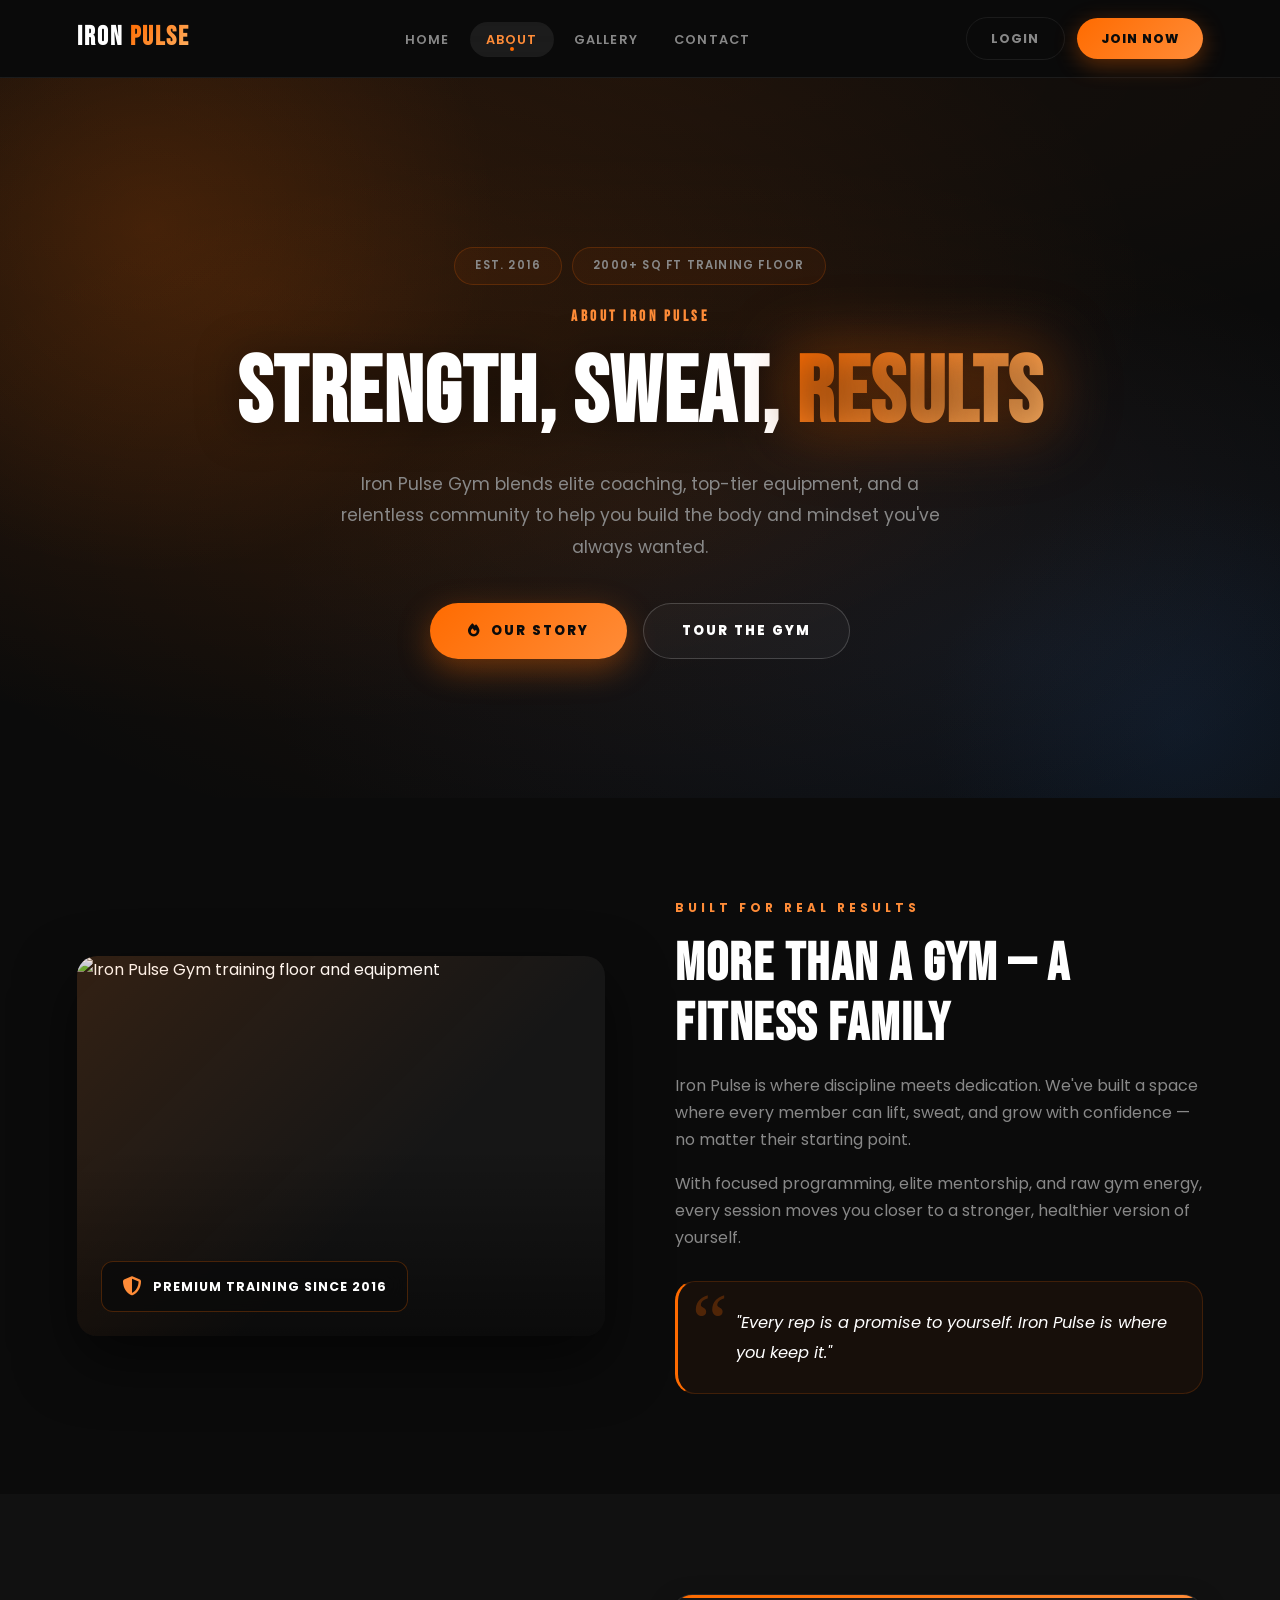
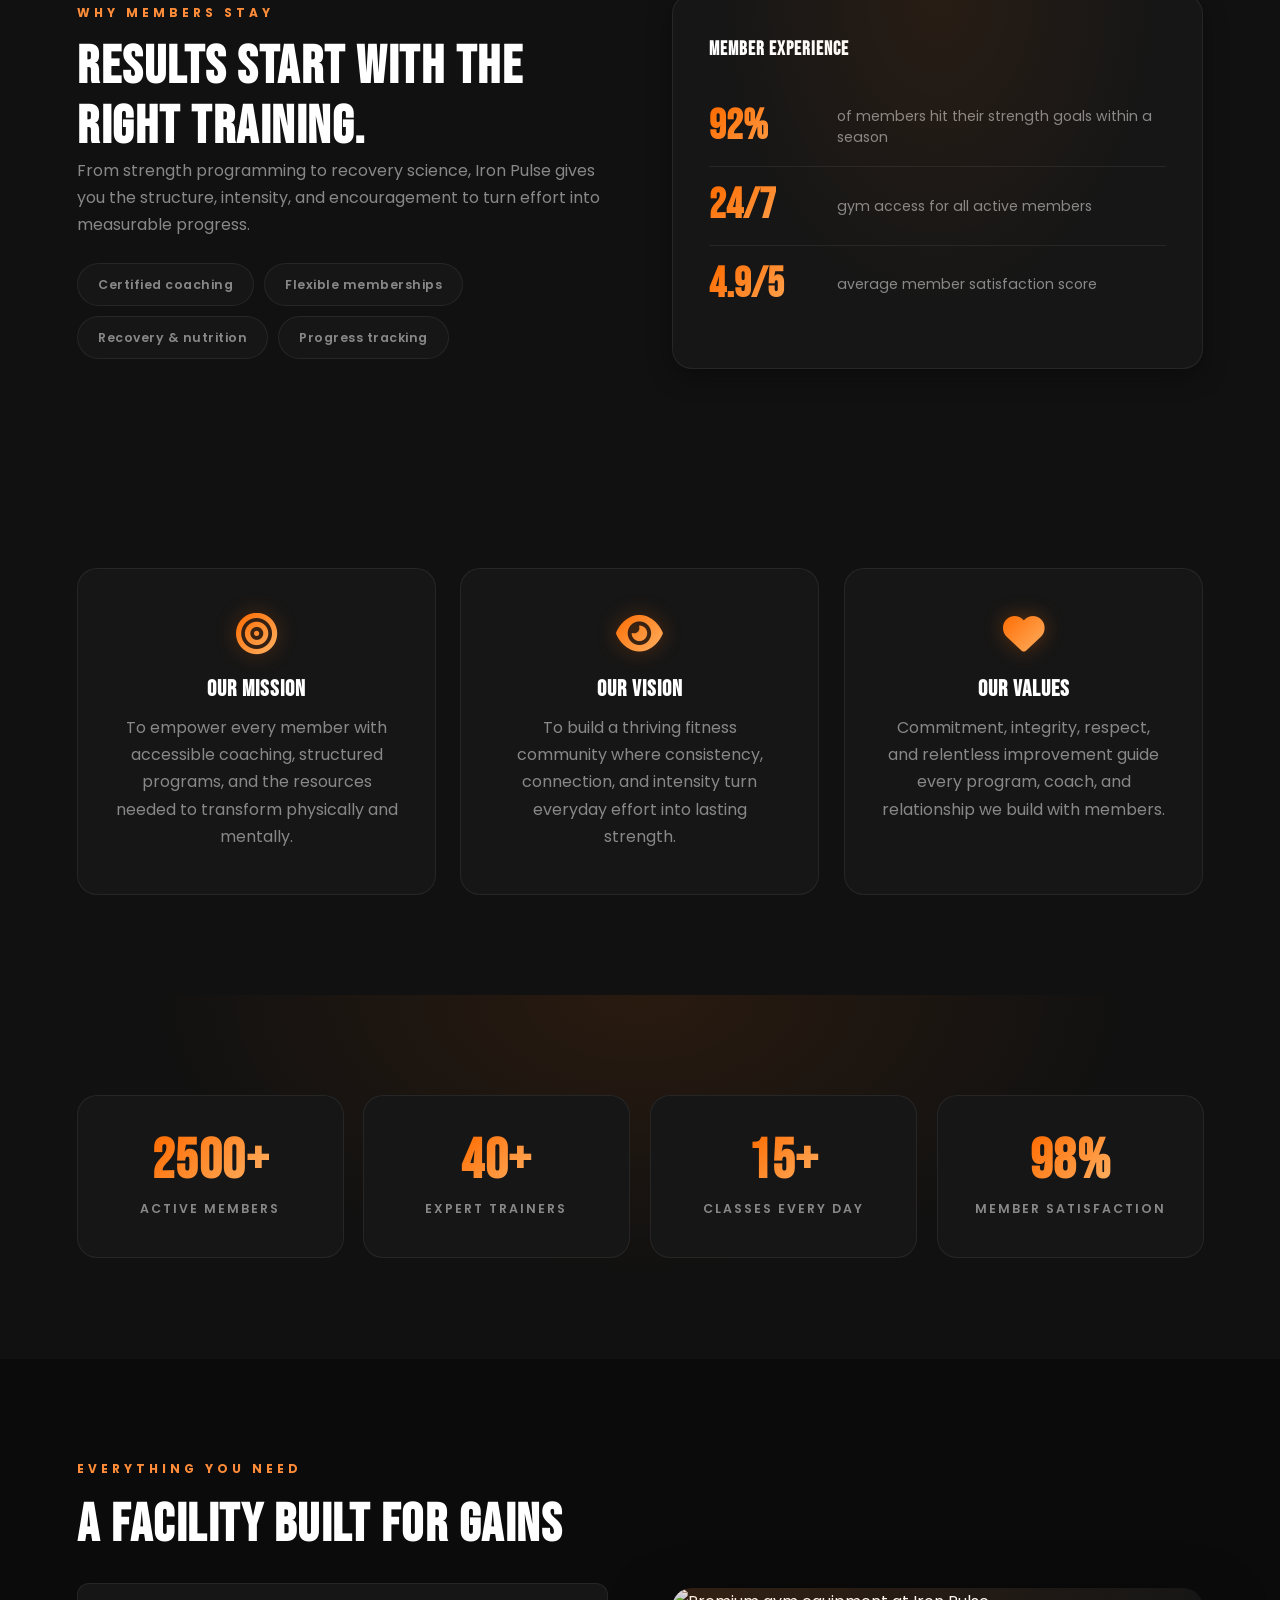
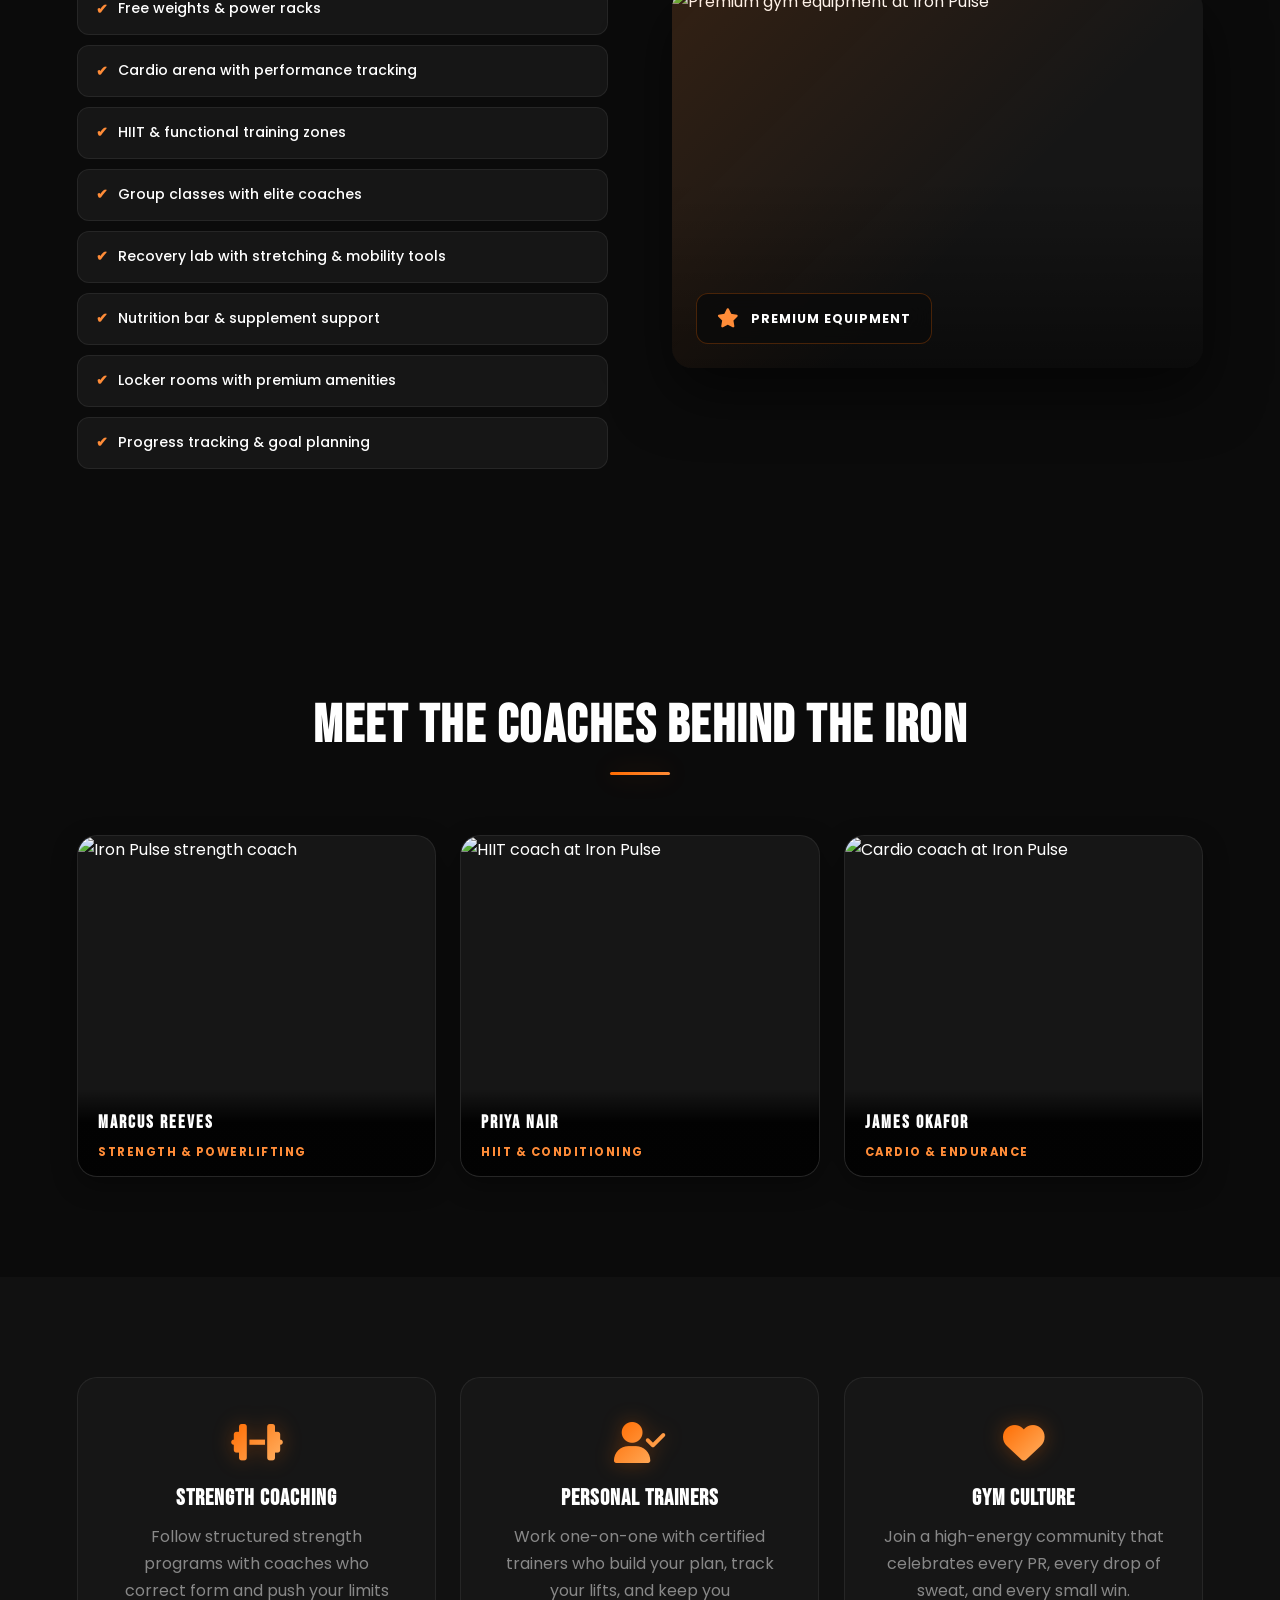
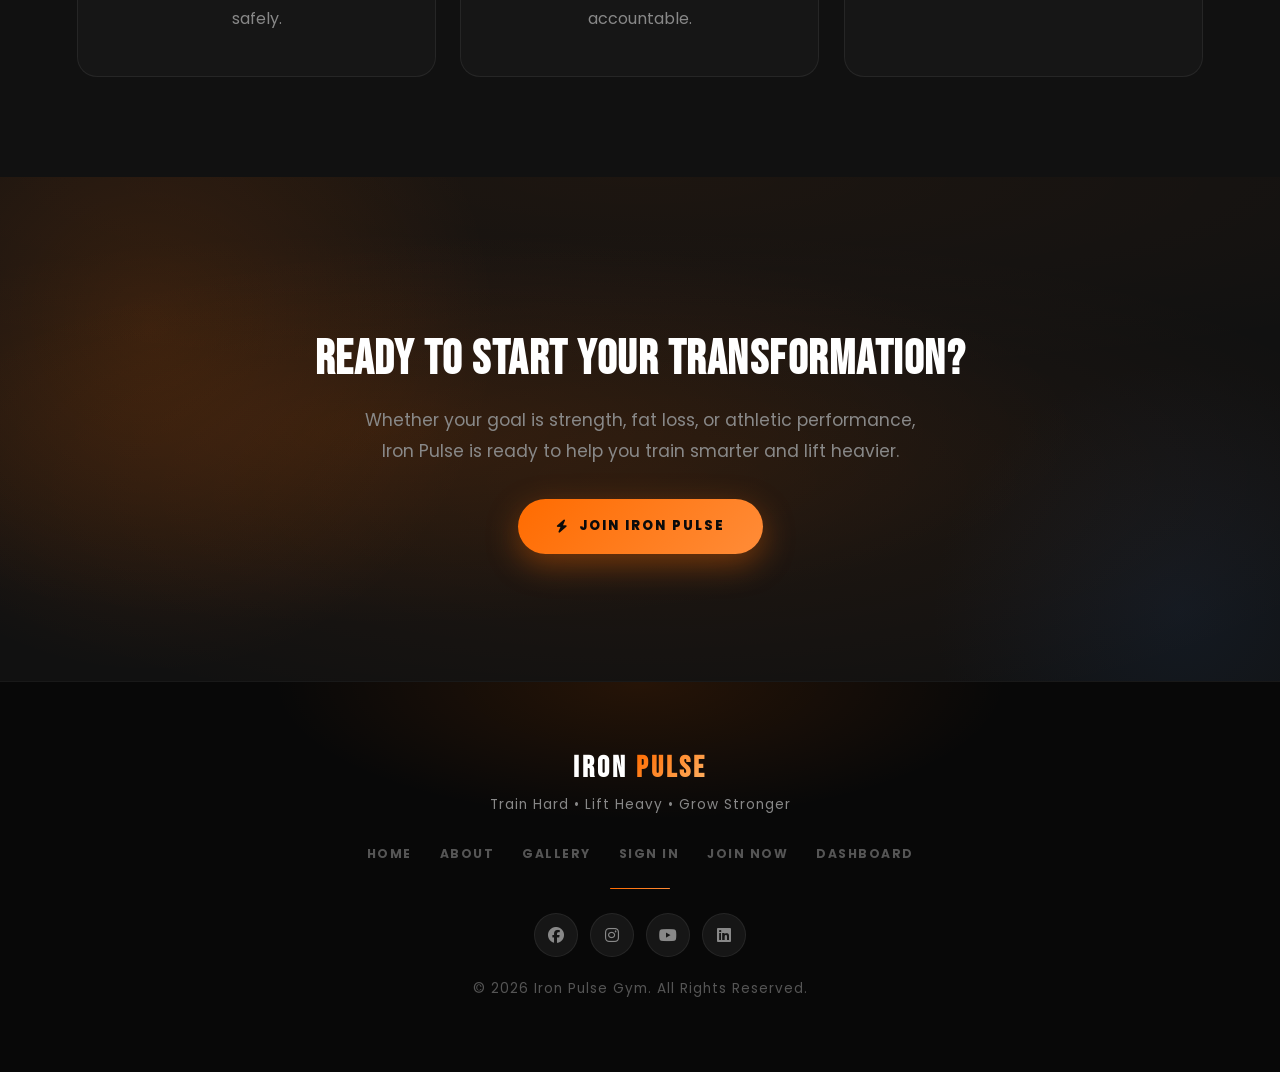
==== commit 98c9054e: "Added Animation page" ====
--- a/about.html
+++ b/about.html
@@ -10,7 +10,7 @@
     <!-- Google Fonts -->
     <link rel="preconnect" href="https://fonts.googleapis.com">
     <link rel="preconnect" href="https://fonts.gstatic.com" crossorigin>
-    <link href="https://fonts.googleapis.com/css2?family=Bebas+Neue&family=Poppins:wght@300;400;500;600;700;800&display=swap" rel="stylesheet">
+    <link href="https://fonts.googleapis.com/css2?family=Bebas+Neue&family=Inter:wght@300;400;500;600;700&family=Poppins:wght@300;400;500;600;700;800&display=swap" rel="stylesheet">
 
     <!-- Font Awesome -->
     <link rel="stylesheet" href="https://cdnjs.cloudflare.com/ajax/libs/font-awesome/6.7.2/css/all.min.css">
@@ -67,7 +67,7 @@
             <h1>STRENGTH, SWEAT, <span>RESULTS</span></h1>
             <p>Iron Pulse Gym blends elite coaching, top-tier equipment, and a relentless community to help you build the body and mindset you've always wanted.</p>
             <div class="hero-actions">
-                <a href="#about" class="primary-btn">Our Story</a>
+                <a href="#about" class="primary-btn"><i class="fa-solid fa-fire"></i> Our Story</a>
                 <a href="Gallary.html" class="secondary-btn">Tour The Gym</a>
             </div>
         </div>
@@ -75,7 +75,11 @@
 
     <section id="about">
         <div class="about-image reveal">
-            <img src="images/about-gym.svg" alt="Iron Pulse Gym training floor and equipment" loading="lazy">
+            <img src="https://plus.unsplash.com/premium_photo-1661284821625-9400498df354?q=80&w=1170&auto=format&fit=crop&ixlib=rb-4.1.0&ixid=M3wxMjA3fDB8MHxwaG90by1wYWdlfHx8fGVufDB8fHx8fA%3D%3D" alt="Iron Pulse Gym training floor and equipment" loading="lazy">
+            <div class="about-image-badge">
+                <i class="fa-solid fa-shield-halved"></i>
+                <span>Premium Training Since 2016</span>
+            </div>
         </div>
         <div class="about-content reveal reveal-delay-1">
             <p class="eyebrow">Built for real results</p>
@@ -170,16 +174,38 @@
             </ul>
         </div>
         <div class="about-image reveal reveal-delay-1">
-            <img src="images/gym-equipment.svg" alt="Premium gym equipment at Iron Pulse" loading="lazy">
+            <img src="https://images.unsplash.com/photo-1689877020200-403d8542d95d?q=80&w=1170&auto=format&fit=crop&ixlib=rb-4.1.0&ixid=M3wxMjA3fDB8MHxwaG90by1wYWdlfHx8fGVufDB8fHx8fA%3D%3D" alt="Premium gym equipment at Iron Pulse" loading="lazy">
+            <div class="about-image-badge">
+                <i class="fa-solid fa-star"></i>
+                <span>Premium Equipment</span>
+            </div>
         </div>
     </section>
 
     <section id="gallery">
         <h2 class="section-title reveal">Meet The Coaches Behind The Iron</h2>
         <div class="gallery reveal">
-            <img src="images/trainer-1.svg" alt="Iron Pulse strength coach guiding a member" loading="lazy">
-            <img src="images/trainer-2.svg" alt="Personal trainer leading a deadlift session" loading="lazy">
-            <img src="images/trainer-3.svg" alt="Coach supporting a member during conditioning" loading="lazy">
+            <div class="trainer-photo-card">
+                <img src="https://images.unsplash.com/photo-1567013127542-490d757e51fc?w=600&auto=format&fit=crop&q=80" alt="Iron Pulse strength coach" loading="lazy">
+                <div class="trainer-photo-overlay">
+                    <h4>Marcus Reeves</h4>
+                    <span>Strength &amp; Powerlifting</span>
+                </div>
+            </div>
+            <div class="trainer-photo-card">
+                <img src="https://images.unsplash.com/photo-1594381898411-846e7d193883?w=600&auto=format&fit=crop&q=80" alt="HIIT coach at Iron Pulse" loading="lazy">
+                <div class="trainer-photo-overlay">
+                    <h4>Priya Nair</h4>
+                    <span>HIIT &amp; Conditioning</span>
+                </div>
+            </div>
+            <div class="trainer-photo-card">
+                <img src="https://images.unsplash.com/photo-1571731956672-f2b94d7dd0cb?w=600&auto=format&fit=crop&q=80" alt="Cardio coach at Iron Pulse" loading="lazy">
+                <div class="trainer-photo-overlay">
+                    <h4>James Okafor</h4>
+                    <span>Cardio &amp; Endurance</span>
+                </div>
+            </div>
         </div>
     </section>
 
@@ -206,7 +232,7 @@
         <div class="hero-content">
             <h2>Ready To Start Your Transformation?</h2>
             <p>Whether your goal is strength, fat loss, or athletic performance, Iron Pulse is ready to help you train smarter and lift heavier.</p>
-            <a href="Signup.html" class="primary-btn">Join Iron Pulse</a>
+            <a href="Signup.html" class="primary-btn"><i class="fa-solid fa-bolt"></i> Join Iron Pulse</a>
         </div>
     </section>
 
@@ -223,13 +249,14 @@
                 <a href="Signup.html">Join Now</a>
                 <a href="Member.html">Dashboard</a>
             </div>
+            <div class="footer-divider"></div>
             <div class="social">
                 <a href="#" aria-label="Facebook"><i class="fab fa-facebook"></i></a>
                 <a href="#" aria-label="Instagram"><i class="fab fa-instagram"></i></a>
                 <a href="#" aria-label="YouTube"><i class="fab fa-youtube"></i></a>
                 <a href="#" aria-label="LinkedIn"><i class="fab fa-linkedin"></i></a>
             </div>
-            <p>© <span data-year>2026</span> Iron Pulse Gym. All Rights Reserved.</p>
+            <p class="footer-copy">© <span data-year>2026</span> Iron Pulse Gym. All Rights Reserved.</p>
         </div>
     </footer>
 
@@ -238,4 +265,3 @@
 </body>
 
 </html>
-
--- a/css/main.css
+++ b/css/main.css
@@ -1,77 +1,77 @@
 /* =========================================================
-   IRON PULSE GYM — main.css (shared design system)
-   ========================================================= */
-
+   IRON PULSE GYM — main.css  |  Premium Dark Luxury Theme
+   ========================================================= */
+
+/* =========================================================
+   DESIGN TOKENS
+   ========================================================= */
 :root {
-  /* ---- Iron Pulse Gym palette ---- */
-  --bg: #0a0c0f;
-  --bg-alt: #101318;
-  --surface: #161a21;
-  --surface-2: #1c212a;
-  --primary: #ff6b1a;
-  --primary-2: #ff9d2e;
-  --accent: #ffd166;
-  --danger: #ff3b3b;
-  --success: #2ee59d;
-  --text: #f4f6f8;
-  --text-muted: #9aa3af;
-  --border: rgba(255, 255, 255, 0.08);
-  --header-h: 76px;
-  --radius: 16px;
-  --radius-sm: 10px;
-  --shadow: 0 20px 50px rgba(0, 0, 0, 0.45);
-  --shadow-glow: 0 0 40px rgba(255, 107, 26, 0.35);
-  --grad: linear-gradient(135deg, #ff6b1a 0%, #ff9d2e 100%);
-  --grad-dark: linear-gradient(135deg, #1a1e26 0%, #0a0c0f 100%);
-  --transition: 0.35s cubic-bezier(0.22, 1, 0.36, 1);
-}
-
-/* ---------- Reset ---------- */
-*,
-*::before,
-*::after {
-  margin: 0;
-  padding: 0;
+  /* Palette */
+  --bg:            #0B0B0B;
+  --bg-alt:        #111111;
+  --surface:       #161616;
+  --surface-2:     #1E1E1E;
+  --surface-3:     #242424;
+  --primary:       #FF6B00;
+  --primary-2:     #FF8C38;
+  --primary-dark:  #CC5500;
+  --accent:        #FFD166;
+  --danger:        #FF3B3B;
+  --success:       #2EE59D;
+  --text:          #FFFFFF;
+  --text-muted:    #888888;
+  --text-subtle:   #555555;
+  --border:        rgba(255,255,255,0.07);
+  --border-hover:  rgba(255,107,0,0.4);
+  --glass:         rgba(255,255,255,0.04);
+  --glass-hover:   rgba(255,255,255,0.07);
+
+  /* Effects */
+  --header-h:      78px;
+  --radius:        20px;
+  --radius-sm:     12px;
+  --radius-xs:     8px;
+  --shadow:        0 24px 60px rgba(0,0,0,0.55);
+  --shadow-sm:     0 8px 24px rgba(0,0,0,0.35);
+  --shadow-glow:   0 0 50px rgba(255,107,0,0.4);
+  --shadow-glow-sm:0 0 25px rgba(255,107,0,0.25);
+  --grad:          linear-gradient(135deg, #FF6B00 0%, #FF8C38 100%);
+  --grad-dark:     linear-gradient(135deg, #1A1A1A 0%, #0B0B0B 100%);
+  --grad-text:     linear-gradient(135deg, #FF6B00, #FFB366);
+  --transition:    0.38s cubic-bezier(0.22,1,0.36,1);
+}
+
+/* =========================================================
+   RESET
+   ========================================================= */
+*, *::before, *::after {
+  margin: 0; padding: 0;
   box-sizing: border-box;
 }
 
 html {
   scroll-behavior: smooth;
-  scroll-padding-top: calc(var(--header-h) + 20px);
+  scroll-padding-top: calc(var(--header-h) + 24px);
 }
 
 body {
-  font-family: "Poppins", sans-serif;
+  font-family: "Poppins", "Inter", sans-serif;
   background: var(--bg);
   color: var(--text);
   line-height: 1.7;
   overflow-x: hidden;
   -webkit-font-smoothing: antialiased;
-}
-
-img {
-  max-width: 100%;
-  display: block;
-}
-
-a {
-  text-decoration: none;
-  color: inherit;
-}
-
-ul {
-  list-style: none;
-}
-
-button {
-  font-family: inherit;
-  cursor: pointer;
-  border: none;
-  background: none;
-  color: inherit;
-}
-
-/* ---------- Typography ---------- */
+  -moz-osx-font-smoothing: grayscale;
+}
+
+img { max-width: 100%; display: block; }
+a { text-decoration: none; color: inherit; }
+ul { list-style: none; }
+button { font-family: inherit; cursor: pointer; border: none; background: none; color: inherit; }
+
+/* =========================================================
+   TYPOGRAPHY
+   ========================================================= */
 h1, h2, h3, h4 {
   font-family: "Bebas Neue", "Poppins", sans-serif;
   letter-spacing: 1.5px;
@@ -79,21 +79,37 @@
   text-transform: uppercase;
 }
 
-h1 { font-size: clamp(2.6rem, 7vw, 5.2rem); }
-h2 { font-size: clamp(2rem, 4.5vw, 3.1rem); }
-h3 { font-size: 1.4rem; letter-spacing: 1px; }
-h4 { font-size: 1rem; letter-spacing: 3px; }
+h1 { font-size: clamp(2.8rem, 7.5vw, 5.8rem); }
+h2 { font-size: clamp(2.1rem, 4.5vw, 3.4rem); }
+h3 { font-size: 1.45rem; letter-spacing: 1px; }
+h4 { font-size: 0.95rem; letter-spacing: 3.5px; }
 
 p { color: var(--text-muted); }
 
-section {
-  padding: 90px 5%;
-  position: relative;
+section { padding: 100px 6%; position: relative; }
+
+.section-label {
+  display: inline-flex;
+  align-items: center;
+  gap: 10px;
+  font-size: 0.75rem;
+  font-weight: 700;
+  letter-spacing: 4px;
+  text-transform: uppercase;
+  color: var(--primary-2);
+  margin-bottom: 16px;
+}
+
+.section-label::before {
+  content: "";
+  width: 28px; height: 2px;
+  background: var(--grad);
+  border-radius: 2px;
 }
 
 .section-title {
   text-align: center;
-  margin-bottom: 50px;
+  margin-bottom: 60px;
   position: relative;
   display: block;
 }
@@ -101,24 +117,30 @@
 .section-title::after {
   content: "";
   display: block;
-  width: 70px;
-  height: 4px;
-  margin: 14px auto 0;
-  border-radius: 4px;
+  width: 60px; height: 3px;
+  margin: 16px auto 0;
+  border-radius: 3px;
   background: var(--grad);
-  box-shadow: var(--shadow-glow);
-}
-
-/* ---------- Scrollbar ---------- */
-::-webkit-scrollbar {
-  width: 10px;
-}
-::-webkit-scrollbar-track {
-  background: var(--bg);
-}
+  box-shadow: var(--shadow-glow-sm);
+}
+
+.eyebrow {
+  font-size: 0.75rem;
+  font-weight: 700;
+  letter-spacing: 4px;
+  text-transform: uppercase;
+  color: var(--primary-2);
+  margin-bottom: 14px;
+}
+
+/* =========================================================
+   SCROLLBAR
+   ========================================================= */
+::-webkit-scrollbar { width: 6px; }
+::-webkit-scrollbar-track { background: var(--bg); }
 ::-webkit-scrollbar-thumb {
-  background: linear-gradient(var(--primary), var(--primary-2));
-  border-radius: 8px;
+  background: var(--grad);
+  border-radius: 6px;
 }
 
 /* =========================================================
@@ -126,110 +148,98 @@
    ========================================================= */
 header {
   position: sticky;
-  top: 0;
-  z-index: 1000;
+  top: 0; z-index: 1000;
   height: var(--header-h);
   display: flex;
   align-items: center;
   justify-content: space-between;
-  gap: 20px;
-  padding: 0 5%;
-  background: rgba(10, 12, 15, 0.72);
-  backdrop-filter: blur(16px);
-  -webkit-backdrop-filter: blur(16px);
+  gap: 24px;
+  padding: 0 6%;
+  background: rgba(11,11,11,0.6);
+  backdrop-filter: blur(24px) saturate(1.4);
+  -webkit-backdrop-filter: blur(24px) saturate(1.4);
   border-bottom: 1px solid var(--border);
-  transition: box-shadow 0.4s ease, background 0.4s ease;
+  transition: background 0.4s ease, box-shadow 0.4s ease;
 }
 
 header.scrolled {
-  background: rgba(10, 12, 15, 0.94);
-  box-shadow: 0 10px 40px rgba(0, 0, 0, 0.55);
-}
-
-.logo a {
-  display: inline-block;
-  color: inherit;
-}
-
+  background: rgba(11,11,11,0.92);
+  box-shadow: 0 8px 40px rgba(0,0,0,0.6);
+}
+
+/* Logo */
+.logo a { display: inline-block; }
 .logo h2 {
-  font-size: 1.6rem;
+  font-size: 1.7rem;
   color: var(--text);
   cursor: pointer;
+  letter-spacing: 2px;
 }
 
 .logo span {
-  background: var(--grad);
+  background: var(--grad-text);
   -webkit-background-clip: text;
   background-clip: text;
   -webkit-text-fill-color: transparent;
 }
 
 .logo h2:hover span {
-  filter: drop-shadow(0 0 10px rgba(255, 107, 26, 0.7));
-}
-
-/* ---- Nav links ---- */
-nav ul {
-  display: flex;
-  gap: 8px;
-}
+  filter: drop-shadow(0 0 12px rgba(255,107,0,0.8));
+}
+
+/* Nav links */
+nav ul { display: flex; gap: 4px; }
 
 nav ul li a {
   position: relative;
-  padding: 8px 14px;
-  font-size: 0.86rem;
+  padding: 9px 16px;
+  font-size: 0.8rem;
   font-weight: 600;
-  letter-spacing: 1px;
+  letter-spacing: 1.2px;
   color: var(--text-muted);
   text-transform: uppercase;
-  transition: color 0.3s ease;
-}
-
-nav ul li a::after {
-  content: "";
-  position: absolute;
-  left: 14px;
-  right: 14px;
-  bottom: 2px;
-  height: 2px;
-  border-radius: 2px;
-  background: var(--grad);
-  transform: scaleX(0);
-  transform-origin: left;
-  transition: transform 0.35s cubic-bezier(0.22, 1, 0.36, 1);
+  border-radius: 50px;
+  transition: color var(--transition), background var(--transition);
 }
 
 nav ul li a:hover,
 nav ul li a.active {
   color: var(--text);
-}
-
-nav ul li a:hover::after,
+  background: var(--glass-hover);
+}
+
+nav ul li a.active {
+  color: var(--primary-2);
+}
+
 nav ul li a.active::after {
-  transform: scaleX(1);
-}
-
-/* ---- Nav actions ---- */
-.nav-actions {
-  display: flex;
-  align-items: center;
-  gap: 12px;
-}
+  content: "";
+  position: absolute;
+  bottom: 6px;
+  left: 50%;
+  transform: translateX(-50%);
+  width: 4px; height: 4px;
+  border-radius: 50%;
+  background: var(--primary);
+}
+
+/* Nav actions */
+.nav-actions { display: flex; align-items: center; gap: 12px; }
 
 .login-btn-outline,
 .join-btn {
-  padding: 10px 22px;
+  padding: 10px 24px;
   border-radius: 50px;
-  font-size: 0.8rem;
+  font-size: 0.78rem;
   font-weight: 700;
-  letter-spacing: 1px;
+  letter-spacing: 1.2px;
   text-transform: uppercase;
-  transition: transform 0.3s ease, box-shadow 0.3s ease;
+  transition: transform var(--transition), box-shadow var(--transition), border-color var(--transition), color var(--transition);
 }
 
 .login-btn-outline {
   border: 1px solid var(--border);
-  color: var(--text);
+  color: var(--text-muted);
 }
 
 .login-btn-outline:hover {
@@ -240,16 +250,17 @@
 
 .join-btn {
   background: var(--grad);
-  color: #0b0d10;
-  box-shadow: 0 8px 24px rgba(255, 107, 26, 0.35);
+  color: #0B0B0B;
+  font-weight: 800;
+  box-shadow: 0 6px 22px rgba(255,107,0,0.35);
 }
 
 .join-btn:hover {
   transform: translateY(-2px) scale(1.04);
-  box-shadow: 0 12px 34px rgba(255, 107, 26, 0.5);
-}
-
-/* ---- Menu toggle (mobile) ---- */
+  box-shadow: 0 12px 36px rgba(255,107,0,0.55);
+}
+
+/* Mobile toggle */
 .menu-toggle {
   display: none;
   flex-direction: column;
@@ -259,26 +270,17 @@
 }
 
 .menu-toggle span {
-  width: 26px;
-  height: 3px;
-  border-radius: 3px;
+  width: 26px; height: 2px;
+  border-radius: 2px;
   background: var(--text);
-  transition: transform 0.35s ease, opacity 0.35s ease;
-}
-
-.menu-toggle.active span:nth-child(1) {
-  transform: translateY(8px) rotate(45deg);
-}
-.menu-toggle.active span:nth-child(2) {
-  opacity: 0;
-}
-.menu-toggle.active span:nth-child(3) {
-  transform: translateY(-8px) rotate(-45deg);
-}
-
-.mobile-join {
-  display: none;
-}
+  transition: transform 0.38s ease, opacity 0.38s ease, background 0.38s ease;
+}
+
+.menu-toggle.active span:nth-child(1) { transform: translateY(7px) rotate(45deg); }
+.menu-toggle.active span:nth-child(2) { opacity: 0; transform: scaleX(0); }
+.menu-toggle.active span:nth-child(3) { transform: translateY(-7px) rotate(-45deg); }
+
+.mobile-join { display: none; }
 
 /* =========================================================
    BUTTONS
@@ -289,92 +291,130 @@
   align-items: center;
   justify-content: center;
   gap: 10px;
-  padding: 15px 34px;
+  padding: 16px 38px;
   border-radius: 50px;
-  font-size: 0.85rem;
-  font-weight: 700;
-  letter-spacing: 1.5px;
+  font-size: 0.82rem;
+  font-weight: 800;
+  letter-spacing: 2px;
   text-transform: uppercase;
-  transition: transform 0.3s ease, box-shadow 0.3s ease, background 0.3s ease, color 0.3s ease;
+  transition: transform var(--transition), box-shadow var(--transition), background var(--transition), color var(--transition);
+  position: relative;
+  overflow: hidden;
 }
 
 .primary-btn {
   background: var(--grad);
-  color: #0b0d10;
-  box-shadow: 0 10px 30px rgba(255, 107, 26, 0.35);
-}
-
-.primary-btn:hover {
-  transform: translateY(-3px) scale(1.03);
-  box-shadow: 0 16px 44px rgba(255, 107, 26, 0.55);
-}
+  color: #0B0B0B;
+  box-shadow: 0 10px 32px rgba(255,107,0,0.38);
+}
+
+.primary-btn::before {
+  content: "";
+  position: absolute;
+  inset: 0;
+  background: linear-gradient(135deg, rgba(255,255,255,0.18) 0%, transparent 60%);
+  opacity: 0;
+  transition: opacity 0.3s ease;
+}
+
+.primary-btn:hover { transform: translateY(-3px) scale(1.03); box-shadow: 0 18px 48px rgba(255,107,0,0.6); }
+.primary-btn:hover::before { opacity: 1; }
 
 .secondary-btn {
-  border: 2px solid rgba(255, 255, 255, 0.25);
+  border: 1.5px solid rgba(255,255,255,0.18);
   color: var(--text);
-  background: rgba(255, 255, 255, 0.04);
+  background: rgba(255,255,255,0.03);
 }
 
 .secondary-btn:hover {
   border-color: var(--primary);
   color: var(--primary-2);
+  background: rgba(255,107,0,0.06);
   transform: translateY(-3px);
-  box-shadow: 0 12px 30px rgba(255, 107, 26, 0.25);
+  box-shadow: 0 12px 32px rgba(255,107,0,0.2);
 }
 
 /* =========================================================
    HERO
    ========================================================= */
 .hero {
-  min-height: 92vh;
+  min-height: 96vh;
   display: flex;
   align-items: center;
   justify-content: center;
   text-align: center;
-  background: radial-gradient(ellipse at 20% 20%, #2a1a0a 0%, transparent 55%),
-              radial-gradient(ellipse at 80% 90%, #1a2230 0%, transparent 50%),
-              var(--bg);
+  position: relative;
   overflow: hidden;
-  padding: 120px 5%;
+  padding: 130px 6% 100px;
+  background: var(--bg);
+}
+
+/* Cinematic background gradient */
+.hero::before {
+  content: "";
+  position: absolute;
+  width: 700px; height: 700px;
+  background: radial-gradient(circle, rgba(255,107,0,0.14) 0%, transparent 70%);
+  top: -200px; left: -200px;
+  border-radius: 50%;
+  animation: floatOrb 14s ease-in-out infinite;
+  z-index: 0;
+}
+
+.hero::after {
+  content: "";
+  position: absolute;
+  width: 500px; height: 500px;
+  background: radial-gradient(circle, rgba(30,60,100,0.2) 0%, transparent 70%);
+  bottom: -180px; right: -150px;
+  border-radius: 50%;
+  animation: floatOrb 18s ease-in-out infinite reverse;
+  animation-delay: 6s;
+  z-index: 0;
 }
 
 .hero .overlay {
   position: absolute;
   inset: 0;
-  background: radial-gradient(circle at 70% 40%, rgba(255, 107, 26, 0.08), transparent 60%);
+  background:
+    radial-gradient(ellipse 60% 50% at 50% 60%, rgba(255,107,0,0.07), transparent),
+    radial-gradient(ellipse 80% 40% at 50% 0%, rgba(255,107,0,0.05), transparent);
+  z-index: 1;
 }
 
 .hero-content {
   position: relative;
   z-index: 2;
-  max-width: 900px;
+  max-width: 960px;
 }
 
 .hero-content h4 {
   color: var(--primary-2);
-  margin-bottom: 16px;
-  animation: fadeInDown 0.9s ease both;
+  margin-bottom: 18px;
+  animation: fadeInDown 1s ease both;
 }
 
 .hero-content h1 {
   color: var(--text);
-  margin-bottom: 20px;
-  animation: fadeInUp 0.9s 0.15s ease both;
+  margin-bottom: 24px;
+  animation: fadeInUp 1s 0.15s ease both;
+  text-shadow: 0 4px 40px rgba(0,0,0,0.5);
 }
 
 .hero-content h1 span {
-  background: var(--grad);
+  background: var(--grad-text);
   -webkit-background-clip: text;
   background-clip: text;
   -webkit-text-fill-color: transparent;
-  filter: drop-shadow(0 0 24px rgba(255, 107, 26, 0.4));
+  filter: drop-shadow(0 0 30px rgba(255,107,0,0.5));
 }
 
 .hero-content p {
-  max-width: 640px;
-  margin: 0 auto 36px;
-  font-size: 1.05rem;
-  animation: fadeInUp 0.9s 0.3s ease both;
+  max-width: 620px;
+  margin: 0 auto 40px;
+  font-size: 1.08rem;
+  line-height: 1.8;
+  animation: fadeInUp 1s 0.3s ease both;
 }
 
 .hero-buttons {
@@ -382,58 +422,100 @@
   justify-content: center;
   flex-wrap: wrap;
   gap: 16px;
-  animation: fadeInUp 0.9s 0.45s ease both;
-}
-
-/* Floating decorative shapes */
-.hero::before,
-.hero::after {
-  content: "";
-  position: absolute;
-  width: 420px;
-  height: 420px;
-  border-radius: 50%;
-  filter: blur(80px);
-  opacity: 0.35;
-  animation: floatShape 12s ease-in-out infinite;
-  z-index: 0;
-}
-
-.hero::before {
-  background: var(--primary);
-  top: -120px;
-  left: -120px;
-}
-
-.hero::after {
-  background: #1f3a5f;
-  bottom: -160px;
-  right: -120px;
-  animation-delay: 5s;
-}
-
-.hero-status {
-  margin-bottom: 18px;
-}
+  animation: fadeInUp 1s 0.45s ease both;
+}
+
+/* Hero badges */
+.hero-status { margin-bottom: 20px; }
 
 .hero-badges {
   display: flex;
   justify-content: center;
   flex-wrap: wrap;
   gap: 10px;
-  margin-bottom: 20px;
+  margin-bottom: 24px;
 }
 
 .hero-badges span {
-  padding: 8px 18px;
+  padding: 8px 20px;
   border-radius: 50px;
-  font-size: 0.75rem;
+  font-size: 0.72rem;
   font-weight: 600;
-  letter-spacing: 1px;
+  letter-spacing: 1.2px;
   text-transform: uppercase;
+  border: 1px solid rgba(255,107,0,0.2);
+  background: rgba(255,107,0,0.06);
+  color: var(--text-muted);
+  animation: fadeInUp 1s 0.08s ease both;
+  transition: border-color var(--transition), color var(--transition);
+}
+
+.hero-badges span:hover {
+  border-color: var(--primary);
+  color: var(--primary-2);
+}
+
+/* Hero Stat Cards */
+.hero-stats {
+  display: flex;
+  justify-content: center;
+  flex-wrap: wrap;
+  gap: 16px;
+  margin-top: 60px;
+  animation: fadeInUp 1s 0.6s ease both;
+}
+
+.hero-stat-card {
+  display: flex;
+  align-items: center;
+  gap: 14px;
+  padding: 18px 26px;
+  border-radius: var(--radius);
+  background: rgba(22,22,22,0.8);
   border: 1px solid var(--border);
-  background: rgba(255, 255, 255, 0.04);
-  animation: fadeInUp 0.9s 0.1s ease both;
+  backdrop-filter: blur(20px);
+  -webkit-backdrop-filter: blur(20px);
+  box-shadow: var(--shadow-sm);
+  transition: transform var(--transition), border-color var(--transition), box-shadow var(--transition);
+  min-width: 160px;
+}
+
+.hero-stat-card:hover {
+  transform: translateY(-6px);
+  border-color: rgba(255,107,0,0.35);
+  box-shadow: 0 20px 50px rgba(0,0,0,0.4), 0 0 24px rgba(255,107,0,0.15);
+}
+
+.hero-stat-icon {
+  width: 44px; height: 44px;
+  border-radius: 12px;
+  background: rgba(255,107,0,0.12);
+  border: 1px solid rgba(255,107,0,0.25);
+  display: flex; align-items: center; justify-content: center;
+  color: var(--primary-2);
+  font-size: 1.1rem;
+  flex-shrink: 0;
+}
+
+.hero-stat-info { text-align: left; }
+
+.hero-stat-info strong {
+  display: block;
+  font-family: "Bebas Neue", sans-serif;
+  font-size: 1.7rem;
+  line-height: 1;
+  background: var(--grad-text);
+  -webkit-background-clip: text;
+  background-clip: text;
+  -webkit-text-fill-color: transparent;
+}
+
+.hero-stat-info span {
+  font-size: 0.72rem;
+  letter-spacing: 0.8px;
+  color: var(--text-muted);
+  text-transform: uppercase;
+  font-weight: 600;
 }
 
 /* =========================================================
@@ -442,7 +524,7 @@
 .features {
   display: grid;
   grid-template-columns: repeat(3, 1fr);
-  gap: 28px;
+  gap: 24px;
   background: var(--bg-alt);
 }
 
@@ -451,49 +533,158 @@
   background: var(--surface);
   border: 1px solid var(--border);
   border-radius: var(--radius);
-  padding: 40px 32px;
+  padding: 44px 36px;
   text-align: center;
   overflow: hidden;
-  transition: transform 0.45s cubic-bezier(0.22, 1, 0.36, 1), box-shadow 0.45s ease, border-color 0.4s ease;
+  transition: transform var(--transition), box-shadow var(--transition), border-color var(--transition);
 }
 
 .feature-box::before {
   content: "";
   position: absolute;
   inset: 0;
-  background: radial-gradient(circle at 50% 0%, rgba(255, 107, 26, 0.16), transparent 65%);
+  background: radial-gradient(circle at 50% 0%, rgba(255,107,0,0.14), transparent 65%);
   opacity: 0;
-  transition: opacity 0.45s ease;
+  transition: opacity var(--transition);
+}
+
+.feature-box::after {
+  content: "";
+  position: absolute;
+  top: 0; left: 0; right: 0;
+  height: 2px;
+  background: var(--grad);
+  transform: scaleX(0);
+  transform-origin: left;
+  transition: transform var(--transition);
 }
 
 .feature-box:hover {
-  transform: translateY(-12px);
-  border-color: rgba(255, 107, 26, 0.4);
-  box-shadow: var(--shadow), 0 0 40px rgba(255, 107, 26, 0.12);
-}
-
-.feature-box:hover::before {
-  opacity: 1;
-}
+  transform: translateY(-14px);
+  border-color: rgba(255,107,0,0.3);
+  box-shadow: var(--shadow), 0 0 50px rgba(255,107,0,0.1);
+}
+
+.feature-box:hover::before { opacity: 1; }
+.feature-box:hover::after { transform: scaleX(1); }
 
 .feature-box i {
-  font-size: 2.4rem;
-  background: var(--grad);
+  font-size: 2.6rem;
+  background: var(--grad-text);
   -webkit-background-clip: text;
   background-clip: text;
   -webkit-text-fill-color: transparent;
-  margin-bottom: 18px;
+  margin-bottom: 22px;
   display: inline-block;
-  transition: transform 0.45s ease;
-}
-
-.feature-box:hover i {
-  transform: scale(1.25) rotate(-8deg);
-}
-
-.feature-box h3 {
+  transition: transform var(--transition);
+  filter: drop-shadow(0 0 10px rgba(255,107,0,0.3));
+}
+
+.feature-box:hover i { transform: scale(1.25) rotate(-6deg); }
+.feature-box h3 { margin-bottom: 12px; color: var(--text); }
+
+/* =========================================================
+   PROGRAMS SECTION
+   ========================================================= */
+.programs {
+  background: var(--bg);
+  text-align: center;
+}
+
+.programs-header {
+  margin-bottom: 60px;
+}
+
+.programs-grid {
+  display: grid;
+  grid-template-columns: repeat(3, 1fr);
+  gap: 24px;
+}
+
+.program-card {
+  position: relative;
+  background: var(--surface);
+  border: 1px solid var(--border);
+  border-radius: var(--radius);
+  padding: 44px 32px 36px;
+  text-align: left;
+  overflow: hidden;
+  transition: transform var(--transition), box-shadow var(--transition), border-color var(--transition);
+}
+
+.program-card::before {
+  content: "";
+  position: absolute;
+  top: 0; left: 0; right: 0;
+  height: 3px;
+  background: var(--grad);
+  border-radius: var(--radius) var(--radius) 0 0;
+}
+
+.program-card::after {
+  content: "";
+  position: absolute;
+  inset: 0;
+  background: radial-gradient(ellipse at 50% -20%, rgba(255,107,0,0.1), transparent 65%);
+  opacity: 0;
+  transition: opacity var(--transition);
+  pointer-events: none;
+}
+
+.program-card:hover {
+  transform: translateY(-12px);
+  border-color: rgba(255,107,0,0.35);
+  box-shadow: var(--shadow), 0 0 60px rgba(255,107,0,0.12);
+}
+
+.program-card:hover::after { opacity: 1; }
+
+.program-icon {
+  width: 58px; height: 58px;
+  border-radius: 16px;
+  background: rgba(255,107,0,0.1);
+  border: 1px solid rgba(255,107,0,0.22);
+  display: flex; align-items: center; justify-content: center;
+  margin-bottom: 26px;
+  font-size: 1.5rem;
+  color: var(--primary-2);
+  transition: transform var(--transition), background var(--transition);
+}
+
+.program-card:hover .program-icon {
+  transform: scale(1.12) rotate(-5deg);
+  background: rgba(255,107,0,0.18);
+}
+
+.program-card h3 {
+  color: var(--text);
   margin-bottom: 12px;
-}
+  font-size: 1.3rem;
+}
+
+.program-card p {
+  font-size: 0.9rem;
+  line-height: 1.75;
+  margin-bottom: 28px;
+}
+
+.program-tag {
+  display: inline-flex;
+  align-items: center;
+  gap: 8px;
+  font-size: 0.72rem;
+  font-weight: 700;
+  letter-spacing: 1.5px;
+  text-transform: uppercase;
+  color: var(--primary-2);
+}
+
+.program-tag::after {
+  content: "→";
+  transition: transform var(--transition);
+}
+
+.program-card:hover .program-tag::after { transform: translateX(6px); }
 
 /* =========================================================
    ABOUT SPLIT
@@ -501,7 +692,7 @@
 #about {
   display: grid;
   grid-template-columns: 1fr 1fr;
-  gap: 60px;
+  gap: 70px;
   align-items: center;
 }
 
@@ -509,75 +700,80 @@
   position: relative;
   border-radius: var(--radius);
   overflow: hidden;
-  min-height: 340px;
+  min-height: 380px;
   background: var(--surface);
   box-shadow: var(--shadow);
 }
 
 .about-image img {
-  width: 100%;
-  height: 100%;
+  width: 100%; height: 100%;
   object-fit: cover;
-  transition: transform 0.6s ease;
-}
-
-.about-image:hover img {
-  transform: scale(1.06);
-}
+  transition: transform 0.7s ease;
+}
+
+.about-image:hover img { transform: scale(1.06); }
 
 .about-image::after {
   content: "";
   position: absolute;
   inset: 0;
-  background: linear-gradient(to top, rgba(0, 0, 0, 0.35), transparent 55%);
-}
-
-.about-content h2 {
-  margin-bottom: 18px;
-}
-
-.about-content p {
-  margin-bottom: 16px;
-}
+  background: linear-gradient(135deg, rgba(255,107,0,0.12), transparent 60%),
+              linear-gradient(to top, rgba(0,0,0,0.5), transparent 50%);
+}
+
+.about-image-badge {
+  position: absolute;
+  bottom: 24px;
+  left: 24px;
+  z-index: 2;
+  display: flex;
+  align-items: center;
+  gap: 12px;
+  padding: 14px 20px;
+  border-radius: var(--radius-sm);
+  background: rgba(11,11,11,0.85);
+  border: 1px solid rgba(255,107,0,0.25);
+  backdrop-filter: blur(12px);
+}
+
+.about-image-badge i { color: var(--primary-2); font-size: 1.2rem; }
+.about-image-badge span { font-size: 0.78rem; font-weight: 700; letter-spacing: 1px; text-transform: uppercase; }
+
+.about-content h2 { margin-bottom: 18px; color: var(--text); }
+.about-content > p { margin-bottom: 16px; }
 
 .about-content ul {
-  margin: 24px 0;
+  margin: 28px 0;
   display: grid;
   grid-template-columns: repeat(2, 1fr);
-  gap: 12px;
+  gap: 10px;
 }
 
 .about-content ul li {
   display: flex;
   align-items: center;
   gap: 10px;
-  padding: 12px 16px;
+  padding: 13px 18px;
   border-radius: var(--radius-sm);
   background: var(--surface);
   border: 1px solid var(--border);
-  font-size: 0.9rem;
+  font-size: 0.88rem;
   font-weight: 500;
-  transition: transform 0.3s ease, border-color 0.3s ease;
+  transition: transform var(--transition), border-color var(--transition), background var(--transition);
 }
 
 .about-content ul li::before {
   content: "✔";
   color: var(--primary-2);
   font-weight: 800;
+  font-size: 0.85rem;
+  flex-shrink: 0;
 }
 
 .about-content ul li:hover {
   transform: translateX(6px);
-  border-color: rgba(255, 107, 26, 0.45);
-}
-
-.eyebrow {
-  font-size: 0.8rem;
-  font-weight: 700;
-  letter-spacing: 3px;
-  text-transform: uppercase;
-  color: var(--primary-2);
-  margin-bottom: 12px;
+  border-color: rgba(255,107,0,0.4);
+  background: rgba(255,107,0,0.05);
 }
 
 /* =========================================================
@@ -586,163 +782,396 @@
 .statistics {
   display: grid;
   grid-template-columns: repeat(4, 1fr);
-  gap: 24px;
-  background:
-    radial-gradient(circle at 50% 0%, rgba(255, 107, 26, 0.12), transparent 60%),
-    var(--bg-alt);
+  gap: 20px;
+  background: radial-gradient(ellipse at 50% 0%, rgba(255,107,0,0.1), transparent 55%), var(--bg-alt);
 }
 
 .stat {
   text-align: center;
-  padding: 34px 20px;
+  padding: 38px 24px;
   border: 1px solid var(--border);
   border-radius: var(--radius);
   background: var(--surface);
-  transition: transform 0.4s ease, box-shadow 0.4s ease;
-}
-
-.stat:hover {
-  transform: translateY(-8px);
-  box-shadow: var(--shadow), 0 0 34px rgba(255, 107, 26, 0.15);
-}
+  position: relative;
+  overflow: hidden;
+  transition: transform var(--transition), box-shadow var(--transition), border-color var(--transition);
+}
+
+.stat::before {
+  content: "";
+  position: absolute;
+  top: 0; left: 0; right: 0; height: 2px;
+  background: var(--grad);
+  transform: scaleX(0);
+  transition: transform var(--transition);
+}
+
+.stat:hover { transform: translateY(-10px); box-shadow: var(--shadow), var(--shadow-glow-sm); }
+.stat:hover::before { transform: scaleX(1); }
 
 .stat-number,
 .stat h2 {
   font-family: "Bebas Neue", sans-serif;
-  font-size: 3.2rem;
-  background: var(--grad);
+  font-size: 3.5rem;
+  background: var(--grad-text);
   -webkit-background-clip: text;
   background-clip: text;
   -webkit-text-fill-color: transparent;
   display: inline-block;
+  line-height: 1;
 }
 
 .stat p {
-  margin-top: 6px;
-  font-size: 0.85rem;
+  margin-top: 8px;
+  font-size: 0.78rem;
   text-transform: uppercase;
+  letter-spacing: 2px;
+  font-weight: 600;
+  color: var(--text-muted);
+}
+
+/* =========================================================
+   TRAINERS SECTION
+   ========================================================= */
+.trainers {
+  background: var(--bg-alt);
+  text-align: center;
+}
+
+.trainers-grid {
+  display: grid;
+  grid-template-columns: repeat(3, 1fr);
+  gap: 24px;
+}
+
+.trainer-card {
+  position: relative;
+  border-radius: var(--radius);
+  overflow: hidden;
+  background: var(--surface);
+  border: 1px solid var(--border);
+  box-shadow: var(--shadow-sm);
+  transition: transform var(--transition), box-shadow var(--transition), border-color var(--transition);
+  cursor: pointer;
+}
+
+.trainer-card:hover {
+  transform: translateY(-12px);
+  border-color: rgba(255,107,0,0.35);
+  box-shadow: var(--shadow), 0 0 50px rgba(255,107,0,0.15);
+}
+
+.trainer-img {
+  width: 100%;
+  aspect-ratio: 3/4;
+  object-fit: cover;
+  transition: transform 0.7s ease, filter 0.5s ease;
+  display: block;
+}
+
+.trainer-card:hover .trainer-img {
+  transform: scale(1.06);
+  filter: brightness(0.75);
+}
+
+.trainer-info {
+  position: absolute;
+  bottom: 0; left: 0; right: 0;
+  padding: 28px 24px 24px;
+  background: linear-gradient(to top, rgba(0,0,0,0.92) 60%, transparent);
+  transform: translateY(10px);
+  transition: transform var(--transition);
+}
+
+.trainer-card:hover .trainer-info { transform: translateY(0); }
+
+.trainer-info h3 { color: var(--text); font-size: 1.2rem; margin-bottom: 6px; }
+
+.trainer-specialty {
+  display: inline-block;
+  font-size: 0.72rem;
+  font-weight: 700;
   letter-spacing: 1.5px;
+  text-transform: uppercase;
+  color: var(--primary-2);
+  margin-bottom: 14px;
+}
+
+.trainer-socials {
+  display: flex;
+  gap: 10px;
+  opacity: 0;
+  transform: translateY(10px);
+  transition: opacity 0.35s ease 0.1s, transform 0.35s ease 0.1s;
+}
+
+.trainer-card:hover .trainer-socials { opacity: 1; transform: translateY(0); }
+
+.trainer-socials a {
+  width: 34px; height: 34px;
+  border-radius: 50%;
+  border: 1px solid rgba(255,255,255,0.2);
+  display: flex; align-items: center; justify-content: center;
+  font-size: 0.8rem;
+  color: var(--text-muted);
+  transition: background var(--transition), border-color var(--transition), color var(--transition);
+}
+
+.trainer-socials a:hover {
+  background: var(--primary);
+  border-color: var(--primary);
+  color: #0B0B0B;
 }
 
 /* =========================================================
    GALLERY CARDS (home)
    ========================================================= */
+#gallery { background: var(--bg); }
+
 .gallery {
   display: grid;
   grid-template-columns: repeat(3, 1fr);
-  gap: 22px;
+  gap: 20px;
 }
 
 .gallery-card {
   position: relative;
   border-radius: var(--radius);
-  min-height: 260px;
+  min-height: 280px;
   background: var(--surface);
   background-size: cover;
   background-position: center;
   overflow: hidden;
   cursor: pointer;
-  box-shadow: var(--shadow);
-  transition: transform 0.45s cubic-bezier(0.22, 1, 0.36, 1), box-shadow 0.45s ease;
+  box-shadow: var(--shadow-sm);
+  border: 1px solid var(--border);
+  transition: transform var(--transition), box-shadow var(--transition), border-color var(--transition);
 }
 
 .gallery-card::before {
   content: "";
+  position: absolute; inset: 0;
+  background: linear-gradient(to top, rgba(0,0,0,0.85) 0%, rgba(0,0,0,0.2) 55%, transparent 100%);
+  transition: opacity 0.4s ease;
+}
+
+.gallery-card::after {
+  content: "";
   position: absolute;
   inset: 0;
-  background: linear-gradient(to top, rgba(0, 0, 0, 0.72), transparent 60%);
-  opacity: 0.8;
+  background: rgba(255,107,0,0.15);
+  opacity: 0;
   transition: opacity 0.4s ease;
-}
-
-.gallery-card::after {
-  content: "+";
-  position: absolute;
-  top: 50%;
-  left: 50%;
-  transform: translate(-50%, -50%) scale(0);
-  font-size: 3rem;
-  font-weight: 300;
-  color: #fff;
-  background: rgba(255, 107, 26, 0.85);
-  width: 62px;
-  height: 62px;
-  border-radius: 50%;
-  display: flex;
-  align-items: center;
-  justify-content: center;
-  transition: transform 0.4s cubic-bezier(0.22, 1, 0.36, 1);
-  z-index: 2;
 }
 
 .gallery-card:hover {
   transform: translateY(-10px) scale(1.02);
-  box-shadow: var(--shadow), 0 0 40px rgba(255, 107, 26, 0.2);
-}
-
-.gallery-card:hover::after {
-  transform: translate(-50%, -50%) scale(1);
-}
+  box-shadow: var(--shadow), 0 0 50px rgba(255,107,0,0.2);
+  border-color: rgba(255,107,0,0.4);
+}
+
+.gallery-card:hover::after { opacity: 1; }
 
 .gallery-card .gallery-label {
   position: absolute;
-  left: 20px;
-  bottom: 20px;
+  left: 20px; bottom: 20px;
   z-index: 2;
   display: flex;
   align-items: center;
   gap: 10px;
   font-weight: 700;
-  font-size: 1.02rem;
+  font-size: 1rem;
   text-transform: uppercase;
   letter-spacing: 1px;
   color: #fff;
-}
-
-.gallery-label i {
-  color: var(--primary-2);
-  font-size: 1.15rem;
-}
+  transition: transform var(--transition);
+}
+
+.gallery-card:hover .gallery-label { transform: translateY(-4px); }
+.gallery-label i { color: var(--primary-2); font-size: 1.1rem; }
 
 /* Home gallery card backgrounds */
-.card-1 { background-image: url("../images/gallery-workout-zone.svg"); }
-.card-2 { background-image: url("../images/gallery-strength-area.svg"); }
-.card-3 { background-image: url("../images/gallery-cardio-section.svg"); }
-.card-4 { background-image: url("../images/gallery-professional-trainers.svg"); }
-.card-5 { background-image: url("../images/gallery-personal-training.svg"); }
-.card-6 { background-image: url("../images/gallery-free-weights.svg"); }
-
-/* Home about image background */
+.card-1 { background-image: url("https://images.unsplash.com/photo-1534438327276-14e5300c3a48?w=800&auto=format&fit=crop&q=80"); }
+.card-2 { background-image: url("https://images.unsplash.com/photo-1599058945522-28d584b6f0ff?w=800&auto=format&fit=crop&q=80"); }
+.card-3 { background-image: url("https://images.unsplash.com/photo-1517836357463-d25dfeac3438?w=800&auto=format&fit=crop&q=80"); }
+.card-4 { background-image: url("https://images.unsplash.com/photo-1571019614242-c5c5dee9f50b?w=800&auto=format&fit=crop&q=80"); }
+.card-5 { background-image: url("https://images.unsplash.com/photo-1544367567-0f2fcb009e0b?w=800&auto=format&fit=crop&q=80"); }
+.card-6 { background-image: url("https://images.unsplash.com/photo-1490645935967-10de6ba17061?w=800&auto=format&fit=crop&q=80"); }
+
+/* About section image (home) */
 #about > .about-image {
-  background-image: url("../images/about-gym.svg");
+  background-image: url("https://images.unsplash.com/photo-1593079831268-3381b0db4a77?w=800&auto=format&fit=crop&q=80");
   background-size: cover;
   background-position: center;
 }
 
 /* =========================================================
+   TESTIMONIALS SECTION
+   ========================================================= */
+.testimonials {
+  background: var(--bg-alt);
+  text-align: center;
+}
+
+.testimonials-grid {
+  display: grid;
+  grid-template-columns: repeat(3, 1fr);
+  gap: 24px;
+}
+
+.testimonial-card {
+  background: var(--surface);
+  border: 1px solid var(--border);
+  border-radius: var(--radius);
+  padding: 36px 32px;
+  text-align: left;
+  position: relative;
+  overflow: hidden;
+  transition: transform var(--transition), box-shadow var(--transition), border-color var(--transition);
+}
+
+.testimonial-card::before {
+  content: "\201C";
+  position: absolute;
+  top: -10px; right: 24px;
+  font-family: Georgia, serif;
+  font-size: 8rem;
+  color: var(--primary);
+  opacity: 0.08;
+  line-height: 1;
+  pointer-events: none;
+}
+
+.testimonial-card:hover {
+  transform: translateY(-10px);
+  border-color: rgba(255,107,0,0.3);
+  box-shadow: var(--shadow), 0 0 40px rgba(255,107,0,0.1);
+}
+
+.testimonial-stars {
+  display: flex;
+  gap: 4px;
+  margin-bottom: 18px;
+}
+
+.testimonial-stars i {
+  color: var(--primary-2);
+  font-size: 0.95rem;
+  filter: drop-shadow(0 0 6px rgba(255,107,0,0.5));
+}
+
+.testimonial-card blockquote {
+  font-size: 0.95rem;
+  line-height: 1.8;
+  color: var(--text-muted);
+  margin-bottom: 24px;
+  font-style: italic;
+}
+
+.testimonial-author {
+  display: flex;
+  align-items: center;
+  gap: 14px;
+}
+
+.testimonial-avatar {
+  width: 46px; height: 46px;
+  border-radius: 50%;
+  object-fit: cover;
+  border: 2px solid rgba(255,107,0,0.35);
+}
+
+.testimonial-author-info strong {
+  display: block;
+  font-size: 0.9rem;
+  font-weight: 700;
+  color: var(--text);
+}
+
+.testimonial-author-info span {
+  font-size: 0.75rem;
+  color: var(--primary-2);
+  font-weight: 600;
+  letter-spacing: 0.5px;
+}
+
+/* =========================================================
    CONTACT
    ========================================================= */
 #contact {
+  background: var(--bg);
   text-align: center;
-  background: var(--bg-alt);
-}
-
-#contact p {
-  font-size: 1.05rem;
+}
+
+.contact-grid {
+  display: grid;
+  grid-template-columns: repeat(3, 1fr);
+  gap: 20px;
+  margin-top: 50px;
+}
+
+.contact-card {
+  background: var(--surface);
+  border: 1px solid var(--border);
+  border-radius: var(--radius);
+  padding: 36px 28px;
+  text-align: center;
+  transition: transform var(--transition), border-color var(--transition), box-shadow var(--transition);
+}
+
+.contact-card:hover {
+  transform: translateY(-8px);
+  border-color: rgba(255,107,0,0.35);
+  box-shadow: var(--shadow), 0 0 34px rgba(255,107,0,0.1);
+}
+
+.contact-card-icon {
+  width: 56px; height: 56px;
+  border-radius: 16px;
+  background: rgba(255,107,0,0.1);
+  border: 1px solid rgba(255,107,0,0.22);
+  display: flex; align-items: center; justify-content: center;
+  margin: 0 auto 18px;
+  font-size: 1.3rem;
+  color: var(--primary-2);
+  transition: transform var(--transition), background var(--transition);
+}
+
+.contact-card:hover .contact-card-icon {
+  transform: scale(1.15) rotate(-5deg);
+  background: rgba(255,107,0,0.18);
+}
+
+.contact-card h4 {
+  font-family: "Poppins", sans-serif;
+  font-size: 0.72rem;
+  letter-spacing: 2px;
+  color: var(--primary-2);
+  text-transform: uppercase;
+  margin-bottom: 8px;
+}
+
+.contact-card p {
+  font-size: 0.92rem;
+  color: var(--text-muted);
+  line-height: 1.6;
+}
+
+/* Legacy contact paragraph support */
+#contact > p {
+  font-size: 1rem;
   margin: 10px 0;
 }
 
-#contact p strong {
-  color: var(--primary-2);
-}
+#contact > p strong { color: var(--primary-2); }
 
 /* =========================================================
    FOOTER
    ========================================================= */
 footer {
-  background: #07080a;
+  background: #080808;
   border-top: 1px solid var(--border);
-  padding: 60px 5% 40px;
+  padding: 70px 6% 44px;
   text-align: center;
   position: relative;
   overflow: hidden;
@@ -751,50 +1180,45 @@
 footer::before {
   content: "";
   position: absolute;
-  top: -120px;
-  left: 50%;
+  top: -150px; left: 50%;
   transform: translateX(-50%);
-  width: 700px;
-  height: 220px;
-  background: radial-gradient(ellipse, rgba(255, 107, 26, 0.18), transparent 70%);
+  width: 800px; height: 300px;
+  background: radial-gradient(ellipse, rgba(255,107,0,0.12), transparent 65%);
   pointer-events: none;
 }
 
-.footer-content {
-  position: relative;
-}
+.footer-content { position: relative; }
 
 .footer-content h2 {
-  font-size: 1.7rem;
-  margin-bottom: 10px;
+  font-size: 1.85rem;
+  margin-bottom: 8px;
+  letter-spacing: 3px;
 }
 
 .footer-content h2 span {
-  background: var(--grad);
+  background: var(--grad-text);
   -webkit-background-clip: text;
   background-clip: text;
   -webkit-text-fill-color: transparent;
 }
 
-.footer-content p {
-  margin: 8px 0;
-}
+.footer-content > p { font-size: 0.85rem; margin: 8px 0 28px; letter-spacing: 1px; }
 
 .footer-links {
   display: flex;
   justify-content: center;
   flex-wrap: wrap;
-  gap: 10px 26px;
-  margin: 22px 0 6px;
+  gap: 8px 28px;
+  margin: 24px 0 8px;
 }
 
 .footer-links a {
-  font-size: 0.78rem;
+  font-size: 0.76rem;
   font-weight: 700;
   letter-spacing: 1.5px;
   text-transform: uppercase;
-  color: var(--text-muted);
-  transition: color 0.3s ease, transform 0.3s ease;
+  color: var(--text-subtle);
+  transition: color var(--transition), transform var(--transition);
 }
 
 .footer-links a:hover {
@@ -802,32 +1226,43 @@
   transform: translateY(-2px);
 }
 
+.footer-divider {
+  width: 60px; height: 1px;
+  background: var(--grad);
+  margin: 24px auto;
+  border-radius: 1px;
+}
+
 .social {
   display: flex;
   justify-content: center;
-  gap: 16px;
-  margin: 22px 0;
+  gap: 12px;
+  margin: 20px 0;
 }
 
 .social a {
-  width: 44px;
-  height: 44px;
+  width: 44px; height: 44px;
   border-radius: 50%;
-  display: flex;
-  align-items: center;
-  justify-content: center;
+  display: flex; align-items: center; justify-content: center;
   background: var(--surface);
   border: 1px solid var(--border);
   color: var(--text-muted);
-  font-size: 1.05rem;
-  transition: transform 0.35s ease, background 0.35s ease, color 0.35s ease, box-shadow 0.35s ease;
+  font-size: 1rem;
+  transition: transform var(--transition), background var(--transition), color var(--transition), box-shadow var(--transition);
 }
 
 .social a:hover {
   transform: translateY(-6px) rotate(8deg);
   background: var(--grad);
-  color: #0b0d10;
-  box-shadow: 0 10px 26px rgba(255, 107, 26, 0.4);
+  color: #0B0B0B;
+  box-shadow: 0 10px 28px rgba(255,107,0,0.4);
+}
+
+.footer-copy {
+  font-size: 0.75rem;
+  color: var(--text-subtle);
+  margin-top: 8px;
+  letter-spacing: 0.5px;
 }
 
 /* =========================================================
@@ -835,177 +1270,186 @@
    ========================================================= */
 .reveal {
   opacity: 0;
-  transform: translateY(40px);
-  transition: opacity 0.8s cubic-bezier(0.22, 1, 0.36, 1), transform 0.8s cubic-bezier(0.22, 1, 0.36, 1);
+  transform: translateY(44px);
+  transition: opacity 0.85s cubic-bezier(0.22,1,0.36,1), transform 0.85s cubic-bezier(0.22,1,0.36,1);
   will-change: opacity, transform;
 }
 
-.reveal.visible {
-  opacity: 1;
-  transform: translateY(0);
-}
+.reveal.visible { opacity: 1; transform: translateY(0); }
 
 .reveal-delay-1 { transition-delay: 0.12s; }
 .reveal-delay-2 { transition-delay: 0.24s; }
 .reveal-delay-3 { transition-delay: 0.36s; }
 .reveal-delay-4 { transition-delay: 0.48s; }
 
-/* ---------- Entry fade-in (auth pages) ---------- */
+/* Fade-in (auth pages) */
 .fade-in {
   opacity: 0;
-  animation: fadeInUp 0.9s cubic-bezier(0.22, 1, 0.36, 1) 0.1s forwards;
-}
-
-/* ---------- Keyframes ---------- */
+  animation: fadeInUp 0.95s cubic-bezier(0.22,1,0.36,1) 0.1s forwards;
+}
+
+/* =========================================================
+   KEYFRAMES
+   ========================================================= */
 @keyframes fadeInUp {
-  from { opacity: 0; transform: translateY(40px); }
-  to { opacity: 1; transform: translateY(0); }
+  from { opacity: 0; transform: translateY(44px); }
+  to   { opacity: 1; transform: translateY(0); }
 }
 
 @keyframes fadeInDown {
   from { opacity: 0; transform: translateY(-40px); }
-  to { opacity: 1; transform: translateY(0); }
-}
-
-@keyframes floatShape {
+  to   { opacity: 1; transform: translateY(0); }
+}
+
+@keyframes floatOrb {
   0%, 100% { transform: translate(0, 0) scale(1); }
-  50% { transform: translate(40px, -30px) scale(1.12); }
+  33%       { transform: translate(40px, -30px) scale(1.08); }
+  66%       { transform: translate(-20px, 20px) scale(0.96); }
 }
 
 @keyframes pulse-glow {
-  0%, 100% { box-shadow: 0 0 20px rgba(255, 107, 26, 0.35); }
-  50% { box-shadow: 0 0 50px rgba(255, 107, 26, 0.7); }
-}
-
-@keyframes spin {
-  to { transform: rotate(360deg); }
-}
+  0%, 100% { box-shadow: 0 0 20px rgba(255,107,0,0.3); }
+  50%       { box-shadow: 0 0 60px rgba(255,107,0,0.7); }
+}
+
+@keyframes spin { to { transform: rotate(360deg); } }
 
 @keyframes shimmer {
-  0% { background-position: -400px 0; }
-  100% { background-position: 400px 0; }
-}
-
-/* ---------- Toast ---------- */
+  0%   { background-position: -400px 0; }
+  100% { background-position:  400px 0; }
+}
+
+/* =========================================================
+   TOAST NOTIFICATIONS
+   ========================================================= */
 .toast-container {
   position: fixed;
-  top: 90px;
-  right: 20px;
+  top: 94px; right: 20px;
   z-index: 2000;
   display: flex;
   flex-direction: column;
-  gap: 12px;
+  gap: 10px;
 }
 
 .toast {
   display: flex;
   align-items: center;
   gap: 12px;
-  min-width: 280px;
-  max-width: 360px;
+  min-width: 280px; max-width: 360px;
   padding: 14px 20px;
-  border-radius: 12px;
+  border-radius: var(--radius-sm);
   background: var(--surface-2);
   border: 1px solid var(--border);
-  border-left: 4px solid var(--primary);
+  border-left: 3px solid var(--primary);
   box-shadow: var(--shadow);
-  animation: toastIn 0.45s cubic-bezier(0.22, 1, 0.36, 1) both;
-  font-size: 0.9rem;
-}
-
-.toast.hide {
-  animation: toastOut 0.4s ease both;
-}
-
-.toast i {
-  color: var(--primary-2);
-  font-size: 1.2rem;
-}
+  animation: toastIn 0.45s cubic-bezier(0.22,1,0.36,1) both;
+  font-size: 0.88rem;
+  backdrop-filter: blur(16px);
+}
+
+.toast.hide { animation: toastOut 0.4s ease both; }
+.toast i { color: var(--primary-2); font-size: 1.15rem; }
 
 @keyframes toastIn {
   from { opacity: 0; transform: translateX(120%); }
-  to { opacity: 1; transform: translateX(0); }
+  to   { opacity: 1; transform: translateX(0); }
 }
 
 @keyframes toastOut {
   from { opacity: 1; transform: translateX(0); }
-  to { opacity: 0; transform: translateX(120%); }
+  to   { opacity: 0; transform: translateX(120%); }
 }
 
 /* =========================================================
    RESPONSIVE
    ========================================================= */
-@media (max-width: 992px) {
-  .features {
-    grid-template-columns: 1fr 1fr;
-  }
-  .gallery {
-    grid-template-columns: 1fr 1fr;
-  }
-  .statistics {
+@media (max-width: 1100px) {
+  .programs-grid,
+  .trainers-grid,
+  .testimonials-grid {
     grid-template-columns: repeat(2, 1fr);
   }
+}
+
+@media (max-width: 992px) {
+  .features { grid-template-columns: 1fr 1fr; }
+  .gallery  { grid-template-columns: 1fr 1fr; }
+  .statistics { grid-template-columns: repeat(2, 1fr); }
+
   #about {
     grid-template-columns: 1fr;
-    gap: 40px;
+    gap: 44px;
   }
+
+  .contact-grid { grid-template-columns: 1fr; max-width: 440px; margin-inline: auto; }
+
+  .hero-stats { gap: 12px; }
+  .hero-stat-card { min-width: 140px; padding: 14px 20px; }
 }
 
 @media (max-width: 768px) {
-  section {
-    padding: 60px 6%;
-  }
-
-  .menu-toggle {
-    display: flex;
-  }
+  section { padding: 70px 5%; }
+
+  .menu-toggle { display: flex; }
 
   nav {
     position: fixed;
-    top: 0;
-    right: 0;
+    top: 0; right: 0;
     height: 100vh;
     width: min(320px, 80vw);
-    background: rgba(10, 12, 15, 0.98);
-    backdrop-filter: blur(18px);
+    background: rgba(11,11,11,0.97);
+    backdrop-filter: blur(24px);
     transform: translateX(100%);
-    transition: transform 0.45s cubic-bezier(0.22, 1, 0.36, 1);
+    transition: transform 0.45s cubic-bezier(0.22,1,0.36,1);
     padding: 100px 30px 30px;
     border-left: 1px solid var(--border);
+    z-index: 1050;
   }
 
-  nav.open {
-    transform: translateX(0);
-  }
-
-  nav ul {
-    flex-direction: column;
-    gap: 6px;
-  }
+  nav.open { transform: translateX(0); }
+
+  nav ul { flex-direction: column; gap: 4px; }
 
   nav ul li a {
     display: block;
     padding: 14px 0;
     font-size: 1rem;
     border-bottom: 1px solid var(--border);
+    border-radius: 0;
+    color: var(--text-muted);
+    background: none;
   }
 
-  .nav-actions {
-    display: none;
+  nav ul li a:hover,
+  nav ul li a.active {
+    color: var(--primary-2);
+    background: none;
+    padding-left: 8px;
   }
 
-  .mobile-join {
-    display: block;
-  }
+  nav ul li a.active::after { display: none; }
+
+  .nav-actions { display: none; }
+  .mobile-join { display: block; }
 
   .features,
   .gallery,
-  .statistics {
+  .statistics,
+  .programs-grid,
+  .trainers-grid,
+  .testimonials-grid {
     grid-template-columns: 1fr;
   }
 
-  .about-content ul {
-    grid-template-columns: 1fr;
-  }
-}
-
+  .about-content ul { grid-template-columns: 1fr; }
+
+  .hero-stats { flex-direction: column; align-items: center; }
+  .hero-stat-card { width: 100%; max-width: 280px; }
+}
+
+@media (max-width: 480px) {
+  .hero { padding: 120px 5% 80px; }
+  .hero-content h1 { font-size: clamp(2.6rem, 11vw, 4rem); }
+  .hero-buttons { flex-direction: column; align-items: center; }
+  .primary-btn, .secondary-btn { width: 100%; max-width: 300px; }
+}
--- a/css/about.css
+++ b/css/about.css
@@ -1,10 +1,14 @@
 /* =========================================================
-   IRON PULSE GYM — about.css
+   IRON PULSE GYM — about.css  |  Premium About Page
    ========================================================= */
 
 /* ---- About banner ---- */
 .about-banner {
-  min-height: 78vh;
+  min-height: 80vh;
+  background:
+    radial-gradient(ellipse 70% 60% at 20% 30%, rgba(255,107,0,0.12), transparent),
+    radial-gradient(ellipse 60% 50% at 80% 80%, rgba(20,50,90,0.25), transparent),
+    var(--bg);
 }
 
 .hero-actions {
@@ -12,49 +16,51 @@
   justify-content: center;
   flex-wrap: wrap;
   gap: 16px;
-  animation: fadeInUp 0.9s 0.5s ease both;
+  animation: fadeInUp 1s 0.5s ease both;
 }
 
 /* ---- Quote box ---- */
 .quote-box {
   position: relative;
-  margin-top: 26px;
-  padding: 24px 28px 24px 54px;
-  border-radius: var(--radius);
-  background: var(--surface);
-  border: 1px solid var(--border);
-  border-left: 4px solid var(--primary);
+  margin-top: 30px;
+  padding: 26px 32px 26px 58px;
+  border-radius: var(--radius);
+  background: rgba(255,107,0,0.05);
+  border: 1px solid rgba(255,107,0,0.18);
+  border-left: 3px solid var(--primary);
   overflow: hidden;
-  transition: transform 0.35s ease, box-shadow 0.35s ease;
+  transition: transform var(--transition), box-shadow var(--transition);
+  backdrop-filter: blur(8px);
 }
 
 .quote-box::before {
   content: "\201C";
   position: absolute;
-  top: 4px;
-  left: 16px;
+  top: 0; left: 14px;
   font-family: Georgia, serif;
-  font-size: 4rem;
+  font-size: 5rem;
   color: var(--primary);
-  opacity: 0.35;
+  opacity: 0.25;
+  line-height: 1;
 }
 
 .quote-box:hover {
   transform: translateY(-6px);
-  box-shadow: var(--shadow);
+  box-shadow: var(--shadow), 0 0 30px rgba(255,107,0,0.1);
 }
 
 .quote-box p {
-  font-size: 1.05rem;
+  font-size: 1.02rem;
   font-style: italic;
   color: var(--text);
+  line-height: 1.8;
 }
 
 /* ---- Experience section ---- */
 .experience-section {
   display: grid;
   grid-template-columns: 1fr 1fr;
-  gap: 60px;
+  gap: 64px;
   align-items: center;
   background: var(--bg-alt);
 }
@@ -63,18 +69,19 @@
   display: flex;
   flex-wrap: wrap;
   gap: 10px;
-  margin-top: 22px;
+  margin-top: 24px;
 }
 
 .pill-list span {
-  padding: 9px 18px;
+  padding: 10px 20px;
   border-radius: 50px;
-  font-size: 0.8rem;
+  font-size: 0.78rem;
   font-weight: 600;
   letter-spacing: 0.5px;
   background: var(--surface);
   border: 1px solid var(--border);
-  transition: transform 0.3s ease, border-color 0.3s ease, color 0.3s ease;
+  color: var(--text-muted);
+  transition: transform var(--transition), border-color var(--transition), color var(--transition), background var(--transition);
   cursor: default;
 }
 
@@ -82,6 +89,7 @@
   transform: translateY(-4px);
   border-color: var(--primary);
   color: var(--primary-2);
+  background: rgba(255,107,0,0.06);
 }
 
 .experience-card {
@@ -89,63 +97,71 @@
   background: var(--surface);
   border: 1px solid var(--border);
   border-radius: var(--radius);
-  padding: 40px 34px;
+  padding: 44px 36px;
   overflow: hidden;
-  box-shadow: var(--shadow);
-  transition: transform 0.4s ease;
+  box-shadow: var(--shadow-sm);
+  transition: transform var(--transition), box-shadow var(--transition);
 }
 
 .experience-card::before {
   content: "";
   position: absolute;
-  top: 0;
-  left: 0;
-  right: 0;
-  height: 4px;
+  top: 0; left: 0; right: 0;
+  height: 3px;
   background: var(--grad);
 }
 
+.experience-card::after {
+  content: "";
+  position: absolute;
+  inset: 0;
+  background: radial-gradient(ellipse at 50% 0%, rgba(255,107,0,0.08), transparent 60%);
+  pointer-events: none;
+}
+
 .experience-card:hover {
-  transform: translateY(-8px);
+  transform: translateY(-10px);
+  box-shadow: var(--shadow), 0 0 40px rgba(255,107,0,0.1);
 }
 
 .experience-card h3 {
-  margin-bottom: 24px;
+  margin-bottom: 28px;
   font-size: 1.2rem;
+  color: var(--text);
 }
 
 .mini-stat {
   display: flex;
   align-items: center;
-  gap: 16px;
-  padding: 16px 0;
+  gap: 18px;
+  padding: 18px 0;
   border-bottom: 1px solid var(--border);
 }
 
-.mini-stat:last-child {
-  border-bottom: none;
-}
+.mini-stat:last-child { border-bottom: none; }
 
 .mini-stat strong {
   font-family: "Bebas Neue", sans-serif;
-  font-size: 2.4rem;
-  background: var(--grad);
+  font-size: 2.6rem;
+  background: var(--grad-text);
   -webkit-background-clip: text;
   background-clip: text;
   -webkit-text-fill-color: transparent;
   min-width: 110px;
+  line-height: 1;
 }
 
 .mini-stat span {
   color: var(--text-muted);
-  font-size: 0.92rem;
+  font-size: 0.88rem;
+  line-height: 1.5;
 }
 
 /* ---- Facility section ---- */
 .facility-section {
   display: grid;
   grid-template-columns: 1fr 1fr;
-  gap: 60px;
+  gap: 64px;
   align-items: center;
 }
 
@@ -159,25 +175,98 @@
   gap: 24px;
 }
 
-#gallery .gallery img {
+.trainer-photo-card {
+  position: relative;
+  border-radius: var(--radius);
+  overflow: hidden;
+  background: var(--surface);
+  border: 1px solid var(--border);
+  box-shadow: var(--shadow-sm);
+  transition: transform var(--transition), box-shadow var(--transition), border-color var(--transition);
+}
+
+.trainer-photo-card:hover {
+  transform: translateY(-12px);
+  border-color: rgba(255,107,0,0.4);
+  box-shadow: var(--shadow), 0 0 40px rgba(255,107,0,0.15);
+}
+
+.trainer-photo-card img {
   width: 100%;
   height: 340px;
   object-fit: cover;
-  border-radius: var(--radius);
-  border: 1px solid var(--border);
-  box-shadow: var(--shadow);
-  transition: transform 0.5s cubic-bezier(0.22, 1, 0.36, 1), box-shadow 0.5s ease, border-color 0.4s ease;
-}
-
-#gallery .gallery img:hover {
-  transform: translateY(-10px) scale(1.02);
-  border-color: rgba(255, 107, 26, 0.5);
-  box-shadow: var(--shadow), 0 0 40px rgba(255, 107, 26, 0.25);
-}
-
-/* ---- CTA hero (bottom) ---- */
-section.hero:not(.about-banner):not(.gallery-banner) {
-  min-height: 60vh;
+  transition: transform 0.7s ease, filter 0.5s ease;
+  display: block;
+}
+
+.trainer-photo-card:hover img {
+  transform: scale(1.06);
+  filter: brightness(0.7);
+}
+
+.trainer-photo-overlay {
+  position: absolute;
+  bottom: 0; left: 0; right: 0;
+  padding: 24px 20px 20px;
+  background: linear-gradient(to top, rgba(0,0,0,0.9) 65%, transparent);
+  transform: translateY(8px);
+  transition: transform var(--transition);
+}
+
+.trainer-photo-card:hover .trainer-photo-overlay { transform: translateY(0); }
+
+.trainer-photo-overlay h4 {
+  font-family: "Bebas Neue", sans-serif;
+  font-size: 1.15rem;
+  letter-spacing: 2px;
+  color: var(--text);
+  text-transform: uppercase;
+  margin-bottom: 4px;
+}
+
+.trainer-photo-overlay span {
+  font-size: 0.72rem;
+  font-weight: 700;
+  letter-spacing: 1.5px;
+  text-transform: uppercase;
+  color: var(--primary-2);
+}
+
+/* Legacy: fallback for raw <img> inside gallery (about page) */
+#gallery .gallery > img {
+  width: 100%;
+  height: 340px;
+  object-fit: cover;
+  border-radius: var(--radius);
+  border: 1px solid var(--border);
+  box-shadow: var(--shadow-sm);
+  transition: transform 0.6s cubic-bezier(0.22,1,0.36,1), box-shadow 0.5s ease, border-color 0.4s ease;
+  display: block;
+}
+
+#gallery .gallery > img:hover {
+  transform: translateY(-12px) scale(1.02);
+  border-color: rgba(255,107,0,0.5);
+  box-shadow: var(--shadow), 0 0 40px rgba(255,107,0,0.2);
+}
+
+/* ---- CTA hero (bottom of about page) ---- */
+section.hero:not(.about-banner) {
+  min-height: 56vh;
+  background:
+    radial-gradient(ellipse at 30% 50%, rgba(255,107,0,0.1), transparent 55%),
+    var(--bg-alt);
+}
+
+section.hero:not(.about-banner) .hero-content h2 {
+  font-size: clamp(1.8rem, 4vw, 3rem);
+  color: var(--text);
+  margin-bottom: 18px;
+}
+
+section.hero:not(.about-banner) .hero-content p {
+  max-width: 580px;
+  margin: 0 auto 32px;
 }
 
 /* =========================================================
@@ -187,7 +276,7 @@
   .experience-section,
   .facility-section {
     grid-template-columns: 1fr;
-    gap: 40px;
+    gap: 44px;
   }
 }
 
@@ -195,8 +284,6 @@
   #gallery .gallery {
     grid-template-columns: 1fr;
   }
-  .mini-stat strong {
-    min-width: 90px;
-  }
-}
-
+
+  .mini-stat strong { min-width: 90px; }
+}
